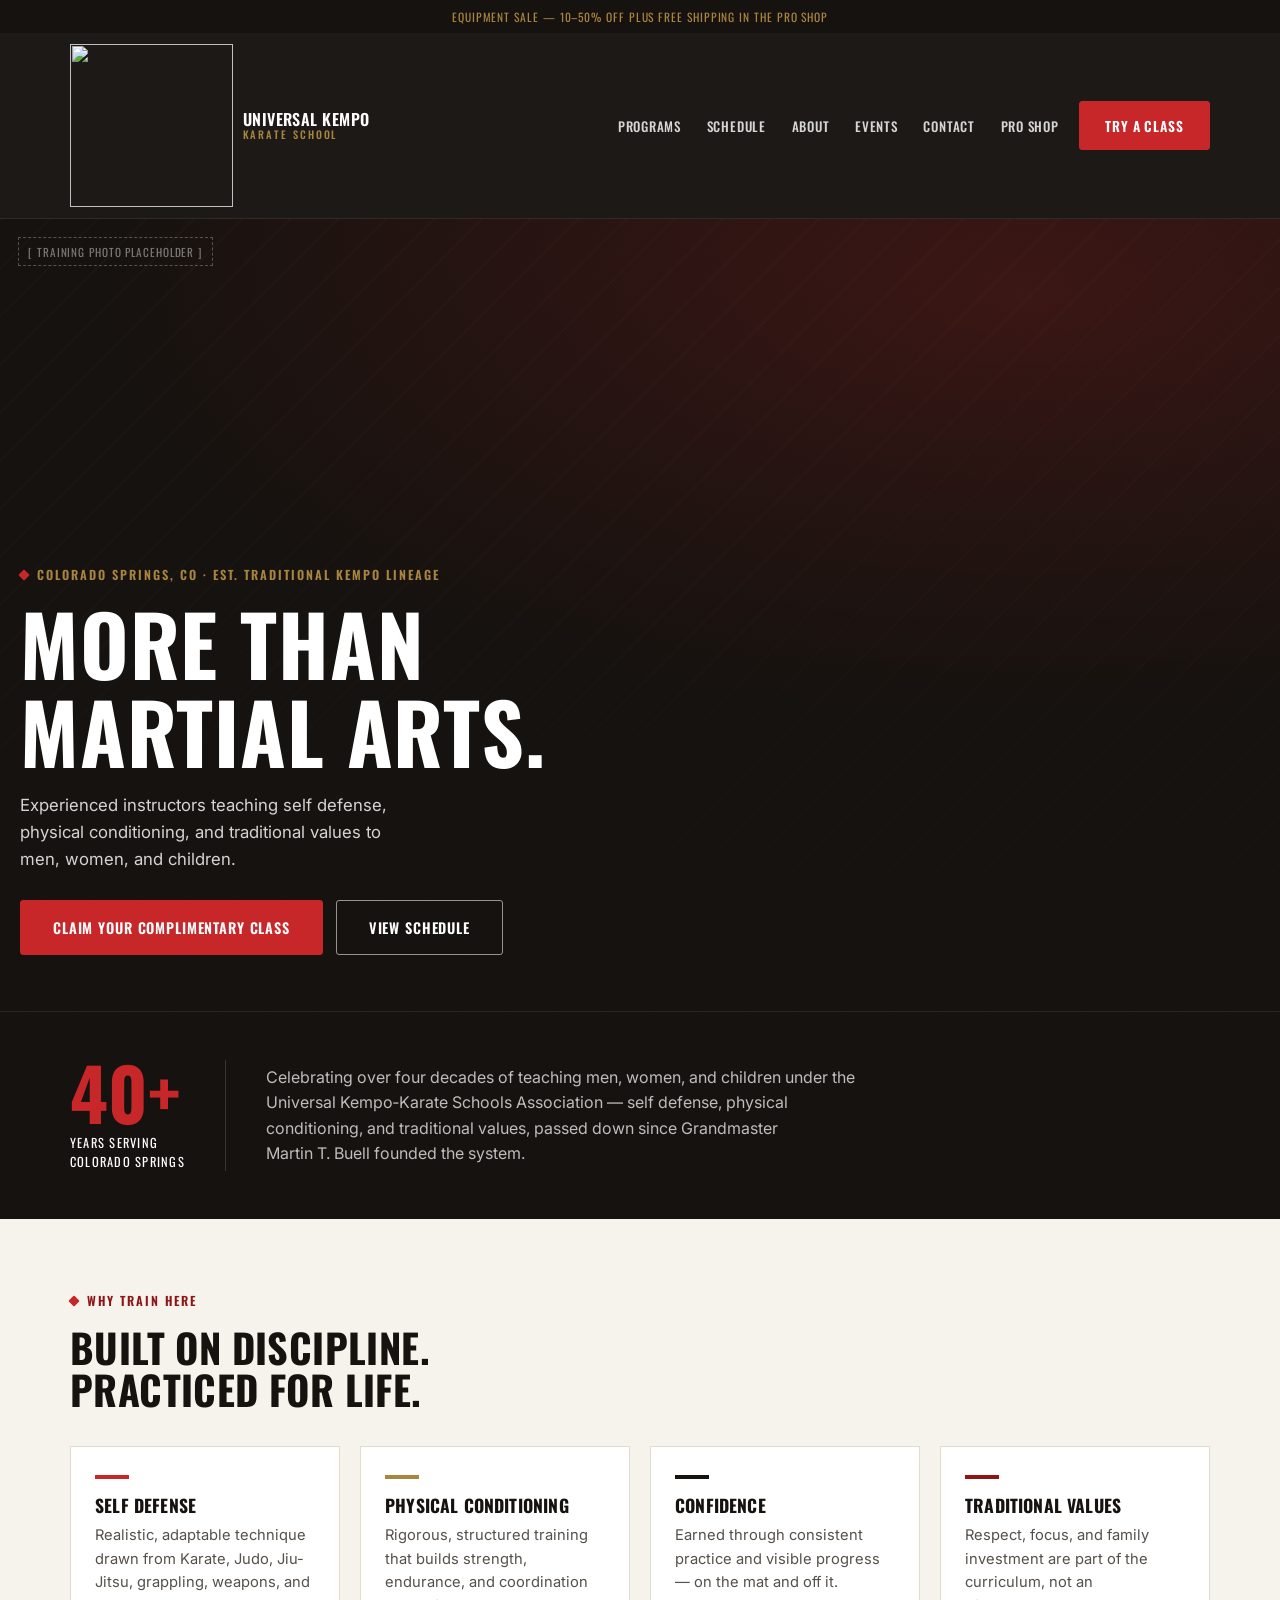
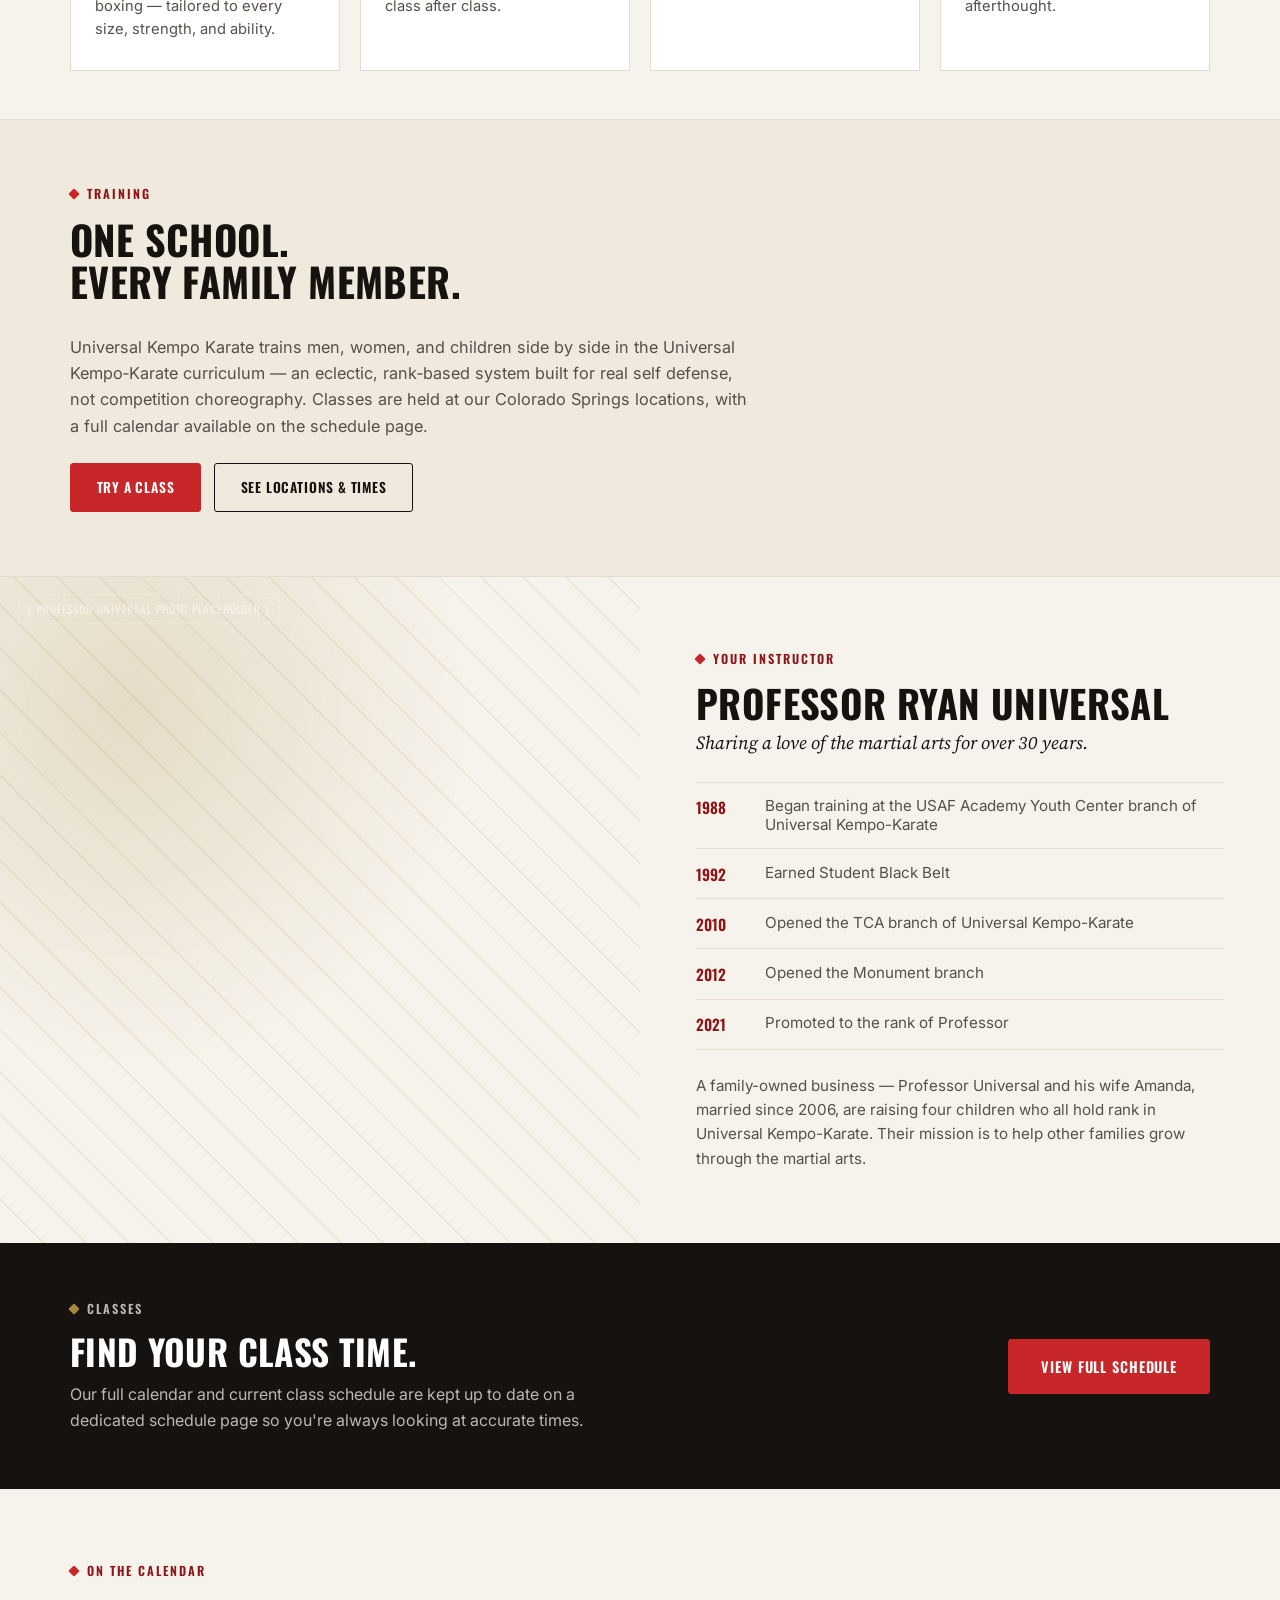
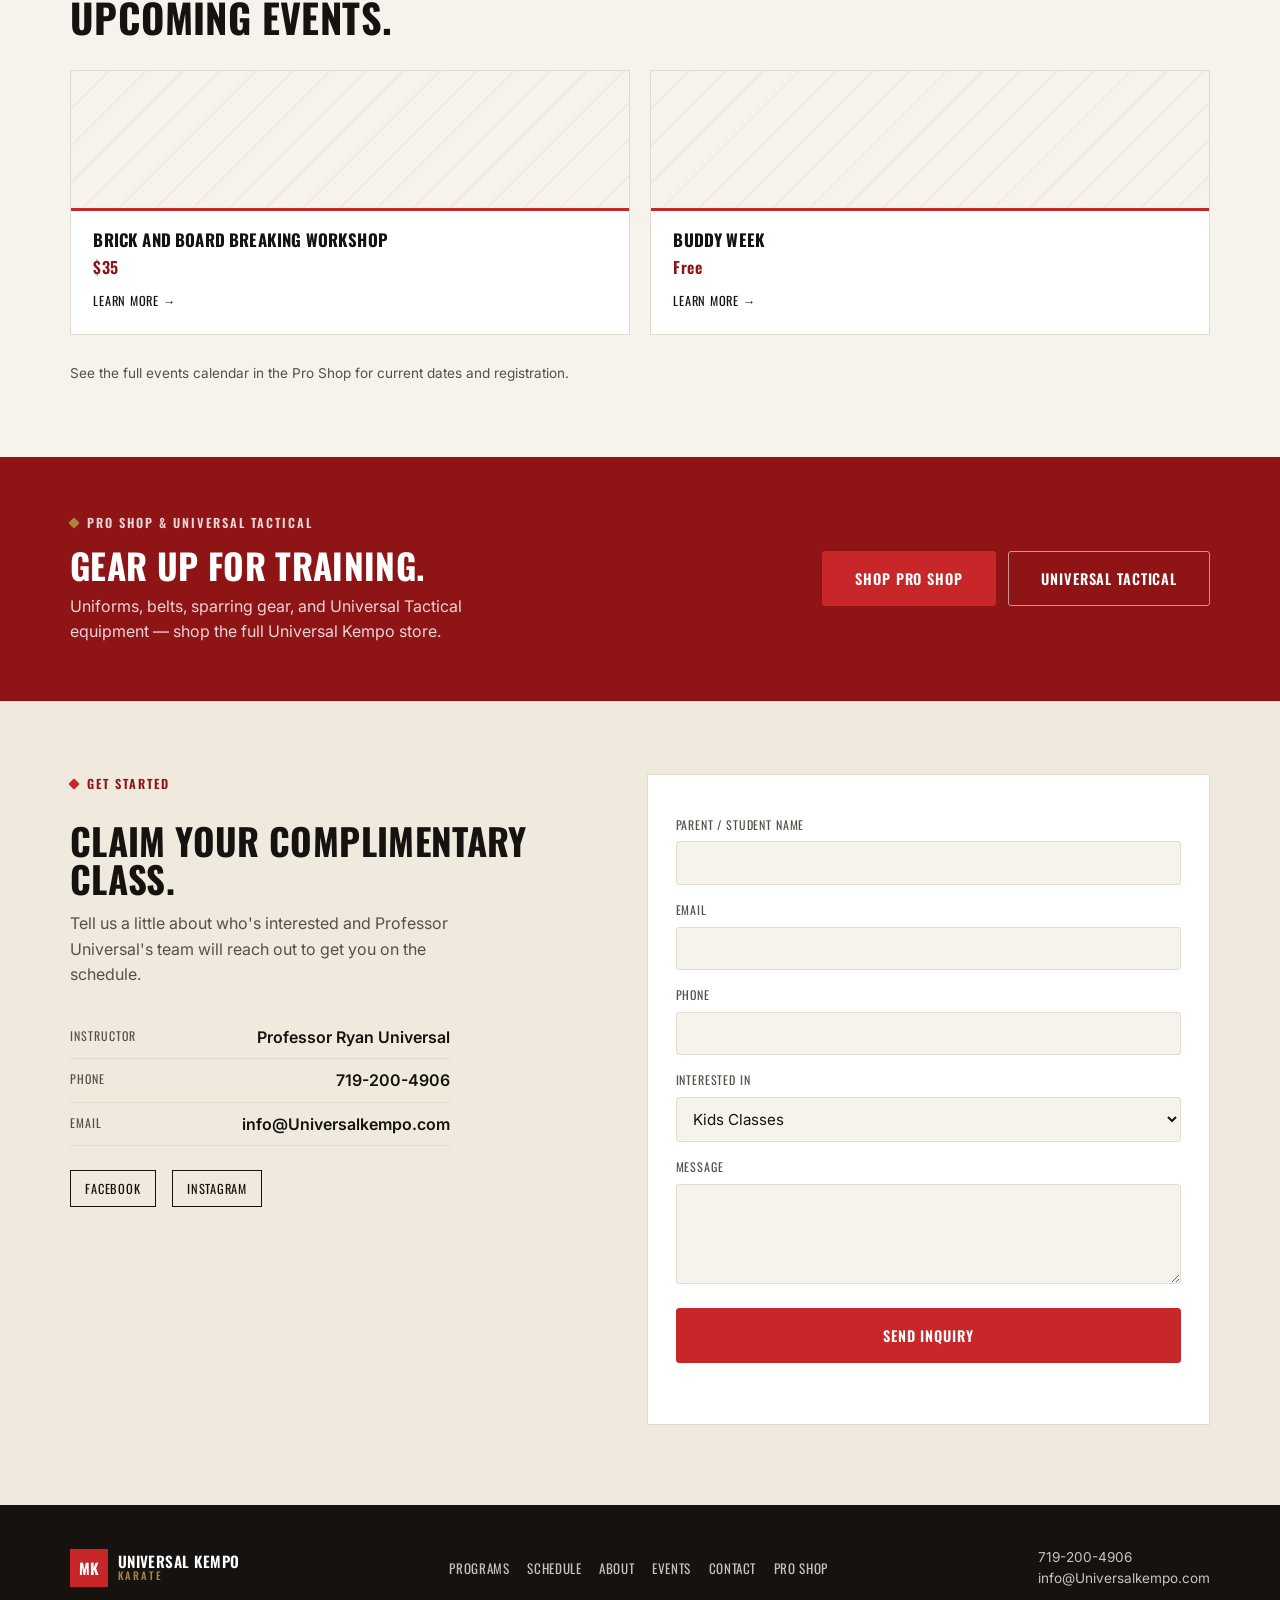
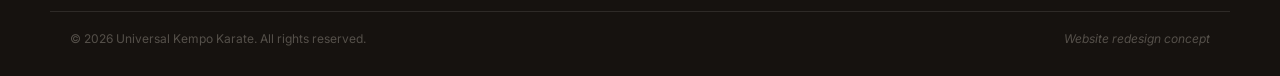
==== index.html @ bc9f6a03 "Set up Universal Kempo site and Netlify deployment" ====
<!doctype html>
<html lang="en">
  <head>
    <meta charset="UTF-8" />
    <meta
      name="viewport"
      content="width=device-width, initial-scale=1.0, shrink-to-fit=no"
    />
    <meta name="robots" content="noindex,nofollow" />

    <title>
      Universal Kempo Karate | Self Defense &amp; Martial Arts in Colorado
      Springs
    </title>
    <meta
      name="description"
      content="Celebrating 40+ years teaching men, women, and children in Colorado Springs. Self defense, physical conditioning, and traditional values with Professor Ryan Universal."
    />

    <meta property="og:title" content="Universal Kempo Karate" />
    <meta
      property="og:description"
      content="More Than Martial Arts. Celebrating 40+ years teaching men, women, and children in Colorado Springs."
    />
    <meta property="og:type" content="website" />
    <meta property="og:url" content="https://Universalkempo.com/" />

    <link rel="preconnect" href="https://fonts.googleapis.com" />
    <link rel="preconnect" href="https://fonts.gstatic.com" crossorigin />
    <link
      href="https://fonts.googleapis.com/css2?family=Oswald:wght@400;500;600;700&family=Source+Serif+4:opsz,wght@8..60,400;8..60,500;8..60,600&family=Inter:wght@400;500;600;700&display=swap"
      rel="stylesheet"
    />

    <link rel="stylesheet" href="styles.css" />

    <script type="application/ld+json">
      {
        "@context": "https://schema.org",
        "@type": "SportsActivityLocation",
        "name": "Universal Kempo Karate",
        "url": "https://Universalkempo.com/",
        "telephone": "+1-719-200-4906",
        "email": "info@Universalkempo.com",
        "areaServed": "Colorado Springs, CO",
        "sameAs": [
          "https://www.facebook.com/Universalkempo",
          "https://www.instagram.com/Universalkempo"
        ],
        "founder": {
          "@type": "Person",
          "name": "Professor James \"Ryan\" Universal"
        }
      }
    </script>
  </head>
  <body>
    <!-- ANNOUNCEMENT BAR -->
    <div class="announce">
      <a
        href="https://Universalkempo.com/collections"
        target="_blank"
        rel="noopener"
        >Equipment Sale — 10–50% Off Plus Free Shipping in the Pro Shop</a
      >
    </div>

    <!-- NAV -->
    <header class="site-header" id="siteHeader">
      <div class="nav-wrap">
        <a href="#top" class="brand">
          <img
            src="https://static.wixstatic.com/media/20f169_be9ead4ba2f946028db7dba70accdc0b~mv2.gif"
            alt=""
            style="width: 163px; height: 163px; object-fit: cover"
            width="163"
            height="163"
            srcset="
              https://static.wixstatic.com/media/20f169_be9ead4ba2f946028db7dba70accdc0b~mv2.gif 1x,
              https://static.wixstatic.com/media/20f169_be9ead4ba2f946028db7dba70accdc0b~mv2.gif 2x
            "
            fetchpriority="low"
            loading="lazy"
            decoding="async"
          />
          <span class="brand-name"
            >Universal&nbsp;Kempo<span class="brand-sub"
              >Karate School</span
            ></span
          >
        </a>

        <nav class="nav-desktop" aria-label="Primary">
          <a href="#programs">Programs</a>
          <a href="#schedule">Schedule</a>
          <a href="#about">About</a>
          <a href="#events">Events</a>
          <a href="#contact">Contact</a>
          <a
            href="https://Universalkempo.com/collections"
            target="_blank"
            rel="noopener"
            >Pro Shop</a
          >
        </nav>

        <a href="#contact" class="btn btn-primary nav-cta">Try a Class</a>

        <button
          class="hamburger"
          id="hamburgerBtn"
          aria-label="Open menu"
          aria-expanded="false"
          aria-controls="mobileMenu"
        >
          <span></span><span></span><span></span>
        </button>
      </div>

      <div class="mobile-menu" id="mobileMenu">
        <nav aria-label="Mobile">
          <a href="#programs">Programs</a>
          <a href="#schedule">Schedule</a>
          <a href="#about">About</a>
          <a href="#events">Events</a>
          <a href="#contact">Contact</a>
          <a
            href="https://Universalkempo.com/collections"
            target="_blank"
            rel="noopener"
            >Pro Shop</a
          >
        </nav>
        <a href="#contact" class="btn btn-primary mobile-cta">Try a Class</a>
      </div>
    </header>

    <main id="top">
      <!-- HERO -->
      <section class="hero">
        <div
          class="hero-media"
          role="img"
          aria-label="Placeholder — replace with photo of students training at Universal Kempo Karate"
        >
          <div class="hero-media-label">[ Training photo placeholder ]</div>
        </div>
        <div class="hero-scrim"></div>
        <div class="hero-content">
          <p class="eyebrow">
            <span class="rank-dot"></span>Colorado Springs, CO · Est.
            traditional Kempo lineage
          </p>
          <h1>More Than<br />Martial&nbsp;Arts.</h1>
          <p class="hero-copy">
            Experienced instructors teaching self defense, physical
            conditioning, and traditional values to men, women, and children.
          </p>
          <div class="hero-actions">
            <a href="#contact" class="btn btn-primary btn-lg"
              >Claim Your Complimentary Class</a
            >
            <a href="#schedule" class="btn btn-ghost btn-lg">View Schedule</a>
          </div>
        </div>
        <div class="rank-bar" aria-hidden="true">
          <span></span><span></span><span></span><span></span><span></span>
        </div>
      </section>

      <!-- TRUST / HISTORY -->
      <section class="trust">
        <div class="trust-inner">
          <div class="trust-figure">
            <span class="trust-number">40+</span>
            <span class="trust-label">Years Serving<br />Colorado Springs</span>
          </div>
          <div class="trust-divider" aria-hidden="true"></div>
          <p class="trust-text">
            Celebrating over four decades of teaching men, women, and children
            under the Universal Kempo&#8209;Karate Schools Association — self
            defense, physical conditioning, and traditional values, passed down
            since Grandmaster Martin&nbsp;T.&nbsp;Buell founded the system.
          </p>
        </div>
      </section>

      <!-- WHY Universal KEMPO -->
      <section class="why" id="why">
        <div class="section-head">
          <p class="eyebrow"><span class="rank-dot"></span>Why Train Here</p>
          <h2>Built on discipline.<br />Practiced for life.</h2>
        </div>
        <div class="why-grid">
          <article class="why-card">
            <div class="rank-tick tick-1"></div>
            <h3>Self Defense</h3>
            <p>
              Realistic, adaptable technique drawn from Karate, Judo, Jiu-Jitsu,
              grappling, weapons, and boxing — tailored to every size, strength,
              and ability.
            </p>
          </article>
          <article class="why-card">
            <div class="rank-tick tick-2"></div>
            <h3>Physical Conditioning</h3>
            <p>
              Rigorous, structured training that builds strength, endurance, and
              coordination class after class.
            </p>
          </article>
          <article class="why-card">
            <div class="rank-tick tick-3"></div>
            <h3>Confidence</h3>
            <p>
              Earned through consistent practice and visible progress — on the
              mat and off it.
            </p>
          </article>
          <article class="why-card">
            <div class="rank-tick tick-4"></div>
            <h3>Traditional Values</h3>
            <p>
              Respect, focus, and family investment are part of the curriculum,
              not an afterthought.
            </p>
          </article>
        </div>
      </section>

      <!-- PROGRAMS -->
      <section class="programs" id="programs">
        <div class="section-head">
          <p class="eyebrow"><span class="rank-dot"></span>Training</p>
          <h2>One school.<br />Every family member.</h2>
        </div>
        <div class="programs-body">
          <p>
            Universal Kempo Karate trains men, women, and children side by side
            in the Universal Kempo&#8209;Karate curriculum — an eclectic,
            rank&#8209;based system built for real self defense, not competition
            choreography. Classes are held at our Colorado Springs locations,
            with a full calendar available on the schedule page.
          </p>
          <div class="programs-actions">
            <a href="#contact" class="btn btn-primary">Try a Class</a>
            <a
              href="https://Universalkempo.com/pages/schedule"
              target="_blank"
              rel="noopener"
              class="btn btn-outline"
              >See Locations &amp; Times</a
            >
          </div>
        </div>
      </section>

      <!-- ABOUT / INSTRUCTOR -->
      <section class="about" id="about">
        <div
          class="about-media"
          role="img"
          aria-label="Placeholder — replace with photo of Professor Ryan Universal"
        >
          <div class="hero-media-label">
            [ Professor Universal photo placeholder ]
          </div>
        </div>
        <div class="about-content">
          <p class="eyebrow"><span class="rank-dot"></span>Your Instructor</p>
          <h2>Professor Ryan Universal</h2>
          <p class="about-lede">
            Sharing a love of the martial arts for over 30 years.
          </p>
          <ul class="credentials">
            <li>
              <span>1988</span>Began training at the USAF Academy Youth Center
              branch of Universal Kempo-Karate
            </li>
            <li><span>1992</span>Earned Student Black Belt</li>
            <li>
              <span>2010</span>Opened the TCA branch of Universal Kempo-Karate
            </li>
            <li><span>2012</span>Opened the Monument branch</li>
            <li><span>2021</span>Promoted to the rank of Professor</li>
          </ul>
          <p class="about-family">
            A family-owned business — Professor Universal and his wife Amanda,
            married since 2006, are raising four children who all hold rank in
            Universal Kempo-Karate. Their mission is to help other families grow
            through the martial arts.
          </p>
        </div>
      </section>

      <!-- SCHEDULE -->
      <section class="schedule" id="schedule">
        <div class="schedule-inner">
          <div>
            <p class="eyebrow eyebrow-light">
              <span class="rank-dot rank-dot-light"></span>Classes
            </p>
            <h2>Find your class time.</h2>
            <p>
              Our full calendar and current class schedule are kept up to date
              on a dedicated schedule page so you're always looking at accurate
              times.
            </p>
          </div>
          <a
            href="https://Universalkempo.com/pages/schedule"
            target="_blank"
            rel="noopener"
            class="btn btn-primary btn-lg"
            >View Full Schedule</a
          >
        </div>
      </section>

      <!-- EVENTS -->
      <section class="events" id="events">
        <div class="section-head">
          <p class="eyebrow"><span class="rank-dot"></span>On the Calendar</p>
          <h2>Upcoming events.</h2>
        </div>
        <div class="events-grid">
          <a
            class="event-card"
            href="https://Universalkempo.com/collections/events/products/brick-and-board-breaking-workshop"
            target="_blank"
            rel="noopener"
          >
            <div class="event-media"></div>
            <div class="event-body">
              <h3>Brick and Board Breaking Workshop</h3>
              <p class="event-price">$35</p>
              <span class="event-link">Learn more →</span>
            </div>
          </a>
          <a
            class="event-card"
            href="https://Universalkempo.com/collections/events/products/buddy-week"
            target="_blank"
            rel="noopener"
          >
            <div class="event-media"></div>
            <div class="event-body">
              <h3>Buddy Week</h3>
              <p class="event-price">Free</p>
              <span class="event-link">Learn more →</span>
            </div>
          </a>
        </div>
        <p class="events-note">
          See the full events calendar in the Pro Shop for current dates and
          registration.
        </p>
      </section>

      <!-- PRO SHOP CTA -->
      <section class="shop-cta">
        <div class="shop-cta-inner">
          <div>
            <p class="eyebrow eyebrow-light">
              <span class="rank-dot rank-dot-light"></span>Pro Shop &amp;
              Universal Tactical
            </p>
            <h2>Gear up for training.</h2>
            <p>
              Uniforms, belts, sparring gear, and Universal Tactical equipment —
              shop the full Universal Kempo store.
            </p>
          </div>
          <div class="shop-cta-actions">
            <a
              href="https://Universalkempo.com/collections"
              target="_blank"
              rel="noopener"
              class="btn btn-primary btn-lg"
              >Shop Pro Shop</a
            >
            <a
              href="https://Universalkempo.com/collections/weapons-and-tactical-gear"
              target="_blank"
              rel="noopener"
              class="btn btn-ghost btn-lg"
              >Universal Tactical</a
            >
          </div>
        </div>
      </section>

      <!-- CONTACT -->
      <section class="contact" id="contact">
        <div class="contact-inner">
          <div class="contact-info">
            <p class="eyebrow"><span class="rank-dot"></span>Get Started</p>
            <h2>Claim your complimentary class.</h2>
            <p>
              Tell us a little about who's interested and Professor Universal's
              team will reach out to get you on the schedule.
            </p>
            <dl class="contact-details">
              <div>
                <dt>Instructor</dt>
                <dd>Professor Ryan Universal</dd>
              </div>
              <div>
                <dt>Phone</dt>
                <dd><a href="tel:+17192004906">719-200-4906</a></dd>
              </div>
              <div>
                <dt>Email</dt>
                <dd>
                  <a href="mailto:info@Universalkempo.com"
                    >info@Universalkempo.com</a
                  >
                </dd>
              </div>
            </dl>
            <div class="social-links">
              <a
                href="https://www.facebook.com/Universalkempo"
                target="_blank"
                rel="noopener"
                aria-label="Facebook"
                >Facebook</a
              >
              <a
                href="https://www.instagram.com/Universalkempo"
                target="_blank"
                rel="noopener"
                aria-label="Instagram"
                >Instagram</a
              >
            </div>
          </div>

          <form
            name="class-inquiry"
            method="POST"
            data-netlify="true"
            netlify-honeypot="company"
            class="contact-form"
            id="inquiryForm"
          >
            <input type="hidden" name="form-name" value="class-inquiry" />
            <p class="hidden-field">
              <label
                >Don't fill this out if you're human: <input name="company"
              /></label>
            </p>

            <label for="name">Parent / Student Name</label>
            <input type="text" id="name" name="name" required />

            <label for="email">Email</label>
            <input type="email" id="email" name="email" required />

            <label for="phone">Phone</label>
            <input type="tel" id="phone" name="phone" required />

            <label for="interest">Interested In</label>
            <select id="interest" name="interest">
              <option value="Kids Classes">Kids Classes</option>
              <option value="Adult Classes">Adult Classes</option>
              <option value="Family Training">Family Training</option>
              <option value="Self Defense">Self Defense</option>
              <option value="Not Sure Yet">Not Sure Yet</option>
            </select>

            <label for="message">Message</label>
            <textarea id="message" name="message" rows="4"></textarea>

            <button type="submit" class="btn btn-primary btn-lg btn-block">
              Send Inquiry
            </button>
            <p class="form-note" id="formNote" role="status"></p>
          </form>
        </div>
      </section>
    </main>

    <!-- FOOTER -->
    <footer class="site-footer">
      <div class="footer-inner">
        <div class="footer-brand">
          <span class="brand-mark">MK</span>
          <span class="brand-name"
            >Universal&nbsp;Kempo<span class="brand-sub">Karate</span></span
          >
        </div>
        <nav class="footer-nav" aria-label="Footer">
          <a href="#programs">Programs</a>
          <a href="#schedule">Schedule</a>
          <a href="#about">About</a>
          <a href="#events">Events</a>
          <a href="#contact">Contact</a>
          <a
            href="https://Universalkempo.com/collections"
            target="_blank"
            rel="noopener"
            >Pro Shop</a
          >
        </nav>
        <div class="footer-contact">
          <a href="tel:+17192004906">719-200-4906</a>
          <a href="mailto:info@Universalkempo.com">info@Universalkempo.com</a>
        </div>
      </div>
      <div class="footer-bottom">
        <p>&copy; 2026 Universal Kempo Karate. All rights reserved.</p>
        <p class="footer-disclaimer">Website redesign concept</p>
      </div>
    </footer>

    <!-- Mobile sticky CTA -->
    <div class="sticky-cta" id="stickyCta">
      <a href="tel:+17192004906" class="sticky-btn sticky-call">Call</a>
      <a href="#contact" class="sticky-btn sticky-try">Try a Class</a>
    </div>

    <script src="script.js"></script>
  </body>
</html>
---- styles.css ----
/* =========================================================
   Universal KEMPO KARATE — REDESIGN CONCEPT
   Tokens
   Ink        #16120F   near-black, warm
   Paper      #F6F3EC   warm off-white
   Crimson    #C8272A   primary accent (from live theme color e32c2b)
   Crimson-D  #8E1416   pressed / shadow red
   Brass      #A9863F   rank accent, used sparingly
   Slate      #55504A   secondary text
   Line       #E3DCCC   hairline on paper
   ========================================================= */

:root {
  --ink: #16120f;
  --ink-soft: #241e19;
  --paper: #f6f3ec;
  --paper-alt: #efeadd;
  --crimson: #c8272a;
  --crimson-dark: #8e1416;
  --brass: #a9863f;
  --slate: #55504a;
  --line: #e3dccc;
  --line-dark: #3a3129;

  --display: "Oswald", "Arial Narrow", sans-serif;
  --serif: "Source Serif 4", Georgia, serif;
  --body: "Inter", -apple-system, BlinkMacSystemFont, sans-serif;

  --container: 1180px;
  --radius: 3px;
}

* {
  box-sizing: border-box;
}
html {
  scroll-behavior: smooth;
}

body {
  margin: 0;
  font-family: var(--body);
  color: var(--ink);
  background: var(--paper);
  -webkit-font-smoothing: antialiased;
  overflow-x: hidden;
}

img {
  max-width: 100%;
  display: block;
}
a {
  color: inherit;
  text-decoration: none;
}

h1,
h2,
h3 {
  font-family: var(--display);
  text-transform: uppercase;
  letter-spacing: 0.01em;
  margin: 0;
  line-height: 1.05;
}

p {
  margin: 0;
  line-height: 1.6;
  color: var(--slate);
}

:focus-visible {
  outline: 2px solid var(--crimson);
  outline-offset: 2px;
}

@media (prefers-reduced-motion: reduce) {
  * {
    animation-duration: 0.001ms !important;
    transition-duration: 0.001ms !important;
    scroll-behavior: auto !important;
  }
}

/* ---------- shared utility ---------- */

.eyebrow {
  display: flex;
  align-items: center;
  gap: 0.55rem;
  font-family: var(--display);
  font-size: 0.78rem;
  font-weight: 600;
  text-transform: uppercase;
  letter-spacing: 0.16em;
  color: var(--crimson-dark);
  margin: 0 0 0.9rem;
}
.eyebrow-light {
  color: var(--brass);
}

.rank-dot {
  width: 8px;
  height: 8px;
  background: var(--crimson);
  border-radius: 1px;
  transform: rotate(45deg);
  flex: none;
}
.rank-dot-light {
  background: var(--brass);
}

/* signature rank-bar: a segmented stripe motif echoing a belt's rank tabs */
.rank-bar {
  display: flex;
  height: 6px;
  width: 100%;
}
.rank-bar span {
  flex: 1;
}
.rank-bar span:nth-child(1) {
  background: var(--crimson);
}
.rank-bar span:nth-child(2) {
  background: var(--ink);
}
.rank-bar span:nth-child(3) {
  background: var(--brass);
}
.rank-bar span:nth-child(4) {
  background: var(--ink);
}
.rank-bar span:nth-child(5) {
  background: var(--crimson);
}

.rank-tick {
  width: 34px;
  height: 4px;
  margin-bottom: 1.1rem;
  background: var(--crimson);
}
.tick-2 {
  background: var(--brass);
}
.tick-3 {
  background: var(--ink);
}
.tick-4 {
  background: var(--crimson-dark);
}

.btn {
  display: inline-flex;
  align-items: center;
  justify-content: center;
  font-family: var(--display);
  font-weight: 600;
  text-transform: uppercase;
  letter-spacing: 0.06em;
  font-size: 0.85rem;
  padding: 0.85rem 1.6rem;
  border-radius: var(--radius);
  border: 1px solid transparent;
  cursor: pointer;
  transition:
    transform 0.15s ease,
    background 0.15s ease,
    border-color 0.15s ease,
    color 0.15s ease;
  white-space: nowrap;
}
.btn:active {
  transform: translateY(1px);
}

.btn-primary {
  background: var(--crimson);
  color: #fff;
  border-color: var(--crimson);
}
.btn-primary:hover {
  background: var(--crimson-dark);
  border-color: var(--crimson-dark);
}

.btn-ghost {
  background: transparent;
  color: #fff;
  border-color: rgba(255, 255, 255, 0.55);
}
.btn-ghost:hover {
  border-color: #fff;
  background: rgba(255, 255, 255, 0.08);
}

.btn-outline {
  background: transparent;
  color: var(--ink);
  border-color: var(--ink);
}
.btn-outline:hover {
  background: var(--ink);
  color: #fff;
}

.btn-lg {
  padding: 1rem 2rem;
  font-size: 0.9rem;
}
.btn-block {
  width: 100%;
}

.section-head {
  max-width: var(--container);
  margin: 0 auto;
  padding: 0 1.25rem;
}
.section-head h2 {
  font-size: clamp(1.7rem, 4vw, 2.5rem);
}

/* ---------- announcement bar ---------- */
.announce {
  background: var(--ink);
  color: var(--paper);
  text-align: center;
  font-family: var(--display);
  font-size: 0.72rem;
  letter-spacing: 0.08em;
  text-transform: uppercase;
  padding: 0.5rem 1rem;
}
.announce a {
  color: var(--brass);
}
.announce a:hover {
  color: #fff;
}

/* ---------- header ---------- */
.site-header {
  position: sticky;
  top: 0;
  z-index: 100;
  background: rgba(22, 18, 15, 0.97);
  backdrop-filter: blur(6px);
  border-bottom: 1px solid rgba(255, 255, 255, 0.08);
}
.nav-wrap {
  max-width: var(--container);
  margin: 0 auto;
  display: flex;
  align-items: center;
  gap: 1.25rem;
  padding: 0.7rem 1.25rem;
}
.brand {
  display: flex;
  align-items: center;
  gap: 0.6rem;
  margin-right: auto;
}
.brand-mark {
  width: 38px;
  height: 38px;
  display: flex;
  align-items: center;
  justify-content: center;
  background: var(--crimson);
  color: #fff;
  font-family: var(--display);
  font-weight: 700;
  font-size: 0.95rem;
  letter-spacing: 0.02em;
  flex: none;
}
.brand-name {
  font-family: var(--display);
  color: #fff;
  font-size: 1rem;
  font-weight: 600;
  text-transform: uppercase;
  letter-spacing: 0.03em;
  line-height: 1.1;
}
.brand-sub {
  display: block;
  font-size: 0.66rem;
  color: var(--brass);
  letter-spacing: 0.18em;
  font-weight: 500;
}

.nav-desktop {
  display: flex;
  gap: 1.6rem;
}
.nav-desktop a {
  color: rgba(255, 255, 255, 0.82);
  font-size: 0.82rem;
  font-family: var(--display);
  text-transform: uppercase;
  letter-spacing: 0.06em;
  font-weight: 500;
}
.nav-desktop a:hover {
  color: var(--crimson);
}

.nav-cta {
  display: inline-flex;
}

.hamburger {
  display: none;
  flex-direction: column;
  justify-content: center;
  gap: 5px;
  width: 40px;
  height: 40px;
  background: transparent;
  border: 1px solid rgba(255, 255, 255, 0.25);
  border-radius: var(--radius);
  cursor: pointer;
}
.hamburger span {
  width: 18px;
  height: 2px;
  background: #fff;
  margin: 0 auto;
  transition:
    transform 0.2s ease,
    opacity 0.2s ease;
}
.hamburger[aria-expanded="true"] span:nth-child(1) {
  transform: translateY(7px) rotate(45deg);
}
.hamburger[aria-expanded="true"] span:nth-child(2) {
  opacity: 0;
}
.hamburger[aria-expanded="true"] span:nth-child(3) {
  transform: translateY(-7px) rotate(-45deg);
}

.mobile-menu {
  max-height: 0;
  overflow: hidden;
  background: var(--ink-soft);
  transition: max-height 0.28s ease;
}
.mobile-menu.open {
  max-height: 420px;
}
.mobile-menu nav {
  display: flex;
  flex-direction: column;
  padding: 0.5rem 1.25rem;
}
.mobile-menu nav a {
  color: rgba(255, 255, 255, 0.88);
  padding: 0.85rem 0;
  border-bottom: 1px solid rgba(255, 255, 255, 0.08);
  font-family: var(--display);
  text-transform: uppercase;
  letter-spacing: 0.05em;
  font-size: 0.9rem;
}
.mobile-cta {
  margin: 0.9rem 1.25rem 1.25rem;
}

/* ---------- hero ---------- */
.hero {
  position: relative;
  min-height: 88svh;
  display: flex;
  align-items: flex-end;
  overflow: hidden;
  background: var(--ink);
}
.hero-media {
  position: absolute;
  inset: 0;
  background:
    radial-gradient(
      120% 90% at 80% 10%,
      rgba(200, 39, 42, 0.28),
      transparent 60%
    ),
    repeating-linear-gradient(135deg, #1c1713 0 2px, #16120f 2px 34px);
}
.hero-media-label {
  position: absolute;
  top: 1.1rem;
  left: 1.1rem;
  font-family: var(--display);
  font-size: 0.7rem;
  letter-spacing: 0.08em;
  text-transform: uppercase;
  color: rgba(255, 255, 255, 0.55);
  border: 1px dashed rgba(255, 255, 255, 0.35);
  padding: 0.35rem 0.6rem;
}
.hero-scrim {
  position: absolute;
  inset: 0;
  background: linear-gradient(
    0deg,
    rgba(22, 18, 15, 0.96) 5%,
    rgba(22, 18, 15, 0.45) 55%,
    rgba(22, 18, 15, 0.2) 100%
  );
}
.hero-content {
  position: relative;
  z-index: 2;
  max-width: var(--container);
  margin: 0 auto;
  padding: 6rem 1.25rem 3.5rem;
  width: 100%;
}
.hero .eyebrow {
  color: var(--brass);
}
.hero h1 {
  color: #fff;
  font-size: clamp(2.6rem, 9vw, 5.2rem);
  font-weight: 700;
}
.hero-copy {
  color: rgba(255, 255, 255, 0.82);
  font-size: 1.05rem;
  max-width: 34ch;
  margin: 1.1rem 0 1.75rem;
}
.hero-actions {
  display: flex;
  flex-wrap: wrap;
  gap: 0.8rem;
}

/* ---------- trust ---------- */
.trust {
  background: var(--ink);
  border-top: 1px solid rgba(255, 255, 255, 0.08);
}
.trust-inner {
  max-width: var(--container);
  margin: 0 auto;
  padding: 3rem 1.25rem;
  display: flex;
  align-items: center;
  gap: 2.5rem;
  flex-wrap: wrap;
}
.trust-figure {
  display: flex;
  flex-direction: column;
  flex: none;
}
.trust-number {
  font-family: var(--display);
  color: var(--crimson);
  font-size: clamp(3rem, 8vw, 4.5rem);
  font-weight: 700;
  line-height: 0.9;
}
.trust-label {
  font-family: var(--display);
  color: #fff;
  font-size: 0.78rem;
  text-transform: uppercase;
  letter-spacing: 0.1em;
  margin-top: 0.5rem;
}
.trust-divider {
  width: 1px;
  align-self: stretch;
  background: rgba(255, 255, 255, 0.15);
  display: none;
}
.trust-text {
  color: rgba(255, 255, 255, 0.72);
  max-width: 60ch;
  font-size: 1rem;
}

@media (min-width: 640px) {
  .trust-divider {
    display: block;
  }
}

/* ---------- why ---------- */
.why {
  padding: 4.5rem 0 3rem;
}
.why h2 {
  color: var(--ink);
}
.why-grid {
  max-width: var(--container);
  margin: 2.25rem auto 0;
  padding: 0 1.25rem;
  display: grid;
  grid-template-columns: repeat(2, 1fr);
  gap: 1.25rem;
}
.why-card {
  background: #fff;
  border: 1px solid var(--line);
  padding: 1.75rem 1.5rem;
}
.why-card h3 {
  font-size: 1.1rem;
  color: var(--ink);
  margin-bottom: 0.6rem;
}
.why-card p {
  font-size: 0.92rem;
}

@media (min-width: 860px) {
  .why-grid {
    grid-template-columns: repeat(4, 1fr);
  }
}

/* ---------- programs ---------- */
.programs {
  background: var(--paper-alt);
  padding: 4rem 0;
  border-top: 1px solid var(--line);
  border-bottom: 1px solid var(--line);
}
.programs h2 {
  color: var(--ink);
}
.programs-body {
  max-width: var(--container);
  margin: 2rem auto 0;
  padding: 0 1.25rem;
  display: flex;
  flex-direction: column;
  gap: 1.5rem;
  align-items: flex-start;
}
.programs-body p {
  max-width: 68ch;
  font-size: 1.02rem;
}
.programs-actions {
  display: flex;
  gap: 0.8rem;
  flex-wrap: wrap;
}

/* ---------- about ---------- */
.about {
  display: grid;
  grid-template-columns: 1fr;
}
.about-media {
  position: relative;
  min-height: 320px;
  background:
    radial-gradient(
      90% 90% at 20% 20%,
      rgba(169, 134, 63, 0.22),
      transparent 60%
    ),
    repeating-linear-gradient(45deg, #eee7d6 0 2px, #f6f3ec 2px 30px);
}
.about-content {
  padding: 3rem 1.25rem;
  max-width: 640px;
  margin: 0 auto;
  width: 100%;
}
.about h2 {
  color: var(--ink);
  font-size: clamp(1.8rem, 5vw, 2.4rem);
  margin: 0.4rem 0 0.3rem;
}
.about-lede {
  font-family: var(--serif);
  font-style: italic;
  font-size: 1.15rem;
  color: var(--ink);
  margin-bottom: 1.5rem;
}

.credentials {
  list-style: none;
  margin: 0 0 1.5rem;
  padding: 0;
  border-top: 1px solid var(--line);
}
.credentials li {
  display: flex;
  gap: 1.1rem;
  padding: 0.85rem 0;
  border-bottom: 1px solid var(--line);
  font-size: 0.95rem;
  color: var(--slate);
}
.credentials li span {
  font-family: var(--display);
  color: var(--crimson-dark);
  font-weight: 600;
  flex: none;
  width: 3.2rem;
}
.about-family {
  font-size: 0.95rem;
}

@media (min-width: 880px) {
  .about {
    grid-template-columns: 1fr 1fr;
    align-items: stretch;
  }
  .about-media {
    min-height: 100%;
  }
  .about-content {
    padding: 4.5rem 3.5rem;
    margin: 0;
    max-width: none;
  }
}

/* ---------- schedule ---------- */
.schedule {
  background: var(--ink);
}
.schedule-inner {
  max-width: var(--container);
  margin: 0 auto;
  padding: 3.5rem 1.25rem;
  display: flex;
  flex-direction: column;
  gap: 1.75rem;
  align-items: flex-start;
}
.schedule h2 {
  color: #fff;
  margin: 0.5rem 0 0.75rem;
  font-size: clamp(1.6rem, 4vw, 2.2rem);
}
.schedule p {
  color: rgba(255, 255, 255, 0.7);
  max-width: 56ch;
}

@media (min-width: 720px) {
  .schedule-inner {
    flex-direction: row;
    align-items: center;
    justify-content: space-between;
  }
}

/* ---------- events ---------- */
.events {
  padding: 4.5rem 0;
}
.events h2 {
  color: var(--ink);
}
.events-grid {
  max-width: var(--container);
  margin: 2rem auto 0;
  padding: 0 1.25rem;
  display: grid;
  grid-template-columns: 1fr;
  gap: 1.25rem;
}
.event-card {
  display: block;
  background: #fff;
  border: 1px solid var(--line);
  overflow: hidden;
  transition:
    border-color 0.15s ease,
    transform 0.15s ease;
}
.event-card:hover {
  border-color: var(--crimson);
  transform: translateY(-2px);
}
.event-media {
  height: 140px;
  background: repeating-linear-gradient(
    135deg,
    #efeadd 0 2px,
    #f6f3ec 2px 26px
  );
  border-bottom: 3px solid var(--crimson);
}
.event-body {
  padding: 1.25rem 1.4rem 1.5rem;
}
.event-body h3 {
  font-size: 1.05rem;
  color: var(--ink);
  margin-bottom: 0.4rem;
}
.event-price {
  font-family: var(--display);
  color: var(--crimson-dark);
  font-weight: 600;
  letter-spacing: 0.03em;
  margin-bottom: 0.6rem;
}
.event-link {
  font-family: var(--display);
  font-size: 0.78rem;
  text-transform: uppercase;
  letter-spacing: 0.06em;
  color: var(--ink);
}
.events-note {
  max-width: var(--container);
  margin: 1.75rem auto 0;
  padding: 0 1.25rem;
  font-size: 0.85rem;
}

@media (min-width: 640px) {
  .events-grid {
    grid-template-columns: repeat(2, 1fr);
  }
}

/* ---------- shop cta ---------- */
.shop-cta {
  background: var(--crimson-dark);
}
.shop-cta-inner {
  max-width: var(--container);
  margin: 0 auto;
  padding: 3.5rem 1.25rem;
  display: flex;
  flex-direction: column;
  gap: 1.75rem;
  align-items: flex-start;
}
.shop-cta h2 {
  color: #fff;
  margin: 0.5rem 0 0.6rem;
  font-size: clamp(1.6rem, 4vw, 2.2rem);
}
.shop-cta p {
  color: rgba(255, 255, 255, 0.82);
  max-width: 46ch;
}
.shop-cta-actions {
  display: flex;
  gap: 0.8rem;
  flex-wrap: wrap;
}

@media (min-width: 780px) {
  .shop-cta-inner {
    flex-direction: row;
    align-items: center;
    justify-content: space-between;
  }
}

/* ---------- contact ---------- */
.contact {
  padding: 4.5rem 0 5rem;
  background: var(--paper-alt);
  border-top: 1px solid var(--line);
}
.contact-inner {
  max-width: var(--container);
  margin: 0 auto;
  padding: 0 1.25rem;
  display: grid;
  grid-template-columns: 1fr;
  gap: 2.5rem;
}
.contact h2 {
  color: var(--ink);
  font-size: clamp(1.7rem, 4.5vw, 2.3rem);
  margin: 0.5rem 0 0.75rem;
}
.contact-info > p {
  max-width: 42ch;
  margin-bottom: 1.75rem;
}

.contact-details {
  margin: 0 0 1.5rem;
}
.contact-details div {
  display: flex;
  justify-content: space-between;
  padding: 0.7rem 0;
  border-bottom: 1px solid var(--line);
  max-width: 380px;
}
.contact-details dt {
  font-family: var(--display);
  font-size: 0.75rem;
  text-transform: uppercase;
  letter-spacing: 0.08em;
  color: var(--slate);
}
.contact-details dd {
  margin: 0;
  font-weight: 600;
}
.contact-details a:hover {
  color: var(--crimson);
}

.social-links {
  display: flex;
  gap: 1rem;
}
.social-links a {
  font-family: var(--display);
  font-size: 0.78rem;
  text-transform: uppercase;
  letter-spacing: 0.06em;
  border: 1px solid var(--ink);
  padding: 0.5rem 0.9rem;
}
.social-links a:hover {
  background: var(--ink);
  color: #fff;
}

.contact-form {
  background: #fff;
  border: 1px solid var(--line);
  padding: 1.75rem;
  display: flex;
  flex-direction: column;
  gap: 0.2rem;
}
.contact-form label {
  font-family: var(--display);
  font-size: 0.75rem;
  text-transform: uppercase;
  letter-spacing: 0.07em;
  color: var(--slate);
  margin: 0.8rem 0 0.35rem;
}
.contact-form input,
.contact-form select,
.contact-form textarea {
  font-family: var(--body);
  font-size: 0.95rem;
  padding: 0.7rem 0.8rem;
  border: 1px solid var(--line);
  border-radius: var(--radius);
  background: var(--paper);
  color: var(--ink);
  width: 100%;
}
.contact-form input:focus,
.contact-form select:focus,
.contact-form textarea:focus {
  border-color: var(--crimson);
  outline: none;
}
.contact-form button {
  margin-top: 1.3rem;
}
.hidden-field {
  position: absolute;
  left: -9999px;
}
.form-note {
  margin-top: 0.8rem;
  font-size: 0.85rem;
  text-align: center;
  min-height: 1.2em;
}
.form-note.success {
  color: #1e7d34;
}

@media (min-width: 900px) {
  .contact-inner {
    grid-template-columns: 1fr 1.05fr;
  }
}

/* ---------- footer ---------- */
.site-footer {
  background: var(--ink);
  color: rgba(255, 255, 255, 0.75);
}
.footer-inner {
  max-width: var(--container);
  margin: 0 auto;
  padding: 2.75rem 1.25rem 1.5rem;
  display: flex;
  flex-wrap: wrap;
  gap: 1.75rem;
  align-items: center;
  justify-content: space-between;
  border-bottom: 1px solid rgba(255, 255, 255, 0.1);
}
.footer-brand {
  display: flex;
  align-items: center;
  gap: 0.6rem;
}
.footer-brand .brand-name {
  color: #fff;
  font-family: var(--display);
  font-size: 0.95rem;
  text-transform: uppercase;
}
.footer-nav {
  display: flex;
  flex-wrap: wrap;
  gap: 1.1rem;
}
.footer-nav a {
  font-size: 0.82rem;
  font-family: var(--display);
  text-transform: uppercase;
  letter-spacing: 0.05em;
  color: rgba(255, 255, 255, 0.75);
}
.footer-nav a:hover {
  color: var(--crimson);
}
.footer-contact {
  display: flex;
  flex-direction: column;
  gap: 0.3rem;
  font-size: 0.85rem;
}
.footer-contact a:hover {
  color: var(--crimson);
}

.footer-bottom {
  max-width: var(--container);
  margin: 0 auto;
  padding: 1.1rem 1.25rem 1.75rem;
  display: flex;
  justify-content: space-between;
  flex-wrap: wrap;
  gap: 0.5rem;
  font-size: 0.75rem;
  color: rgba(255, 255, 255, 0.45);
}
.footer-disclaimer {
  font-style: italic;
}

/* ---------- mobile sticky cta ---------- */
.sticky-cta {
  position: fixed;
  bottom: 0;
  left: 0;
  right: 0;
  z-index: 90;
  display: grid;
  grid-template-columns: 1fr 2fr;
  box-shadow: 0 -4px 14px rgba(0, 0, 0, 0.18);
}
.sticky-btn {
  display: flex;
  align-items: center;
  justify-content: center;
  padding: 0.95rem 0.5rem;
  font-family: var(--display);
  text-transform: uppercase;
  letter-spacing: 0.06em;
  font-size: 0.85rem;
  font-weight: 600;
}
.sticky-call {
  background: var(--ink);
  color: #fff;
}
.sticky-try {
  background: var(--crimson);
  color: #fff;
}

@media (min-width: 860px) {
  .sticky-cta {
    display: none;
  }
}

/* ---------- desktop nav breakpoints ---------- */
@media (max-width: 859px) {
  .nav-desktop,
  .nav-cta {
    display: none;
  }
  .hamburger {
    display: flex;
  }
  body {
    padding-bottom: 60px;
  } /* room for sticky cta */
}
@media (min-width: 860px) {
  .mobile-menu {
    display: none;
  }
}
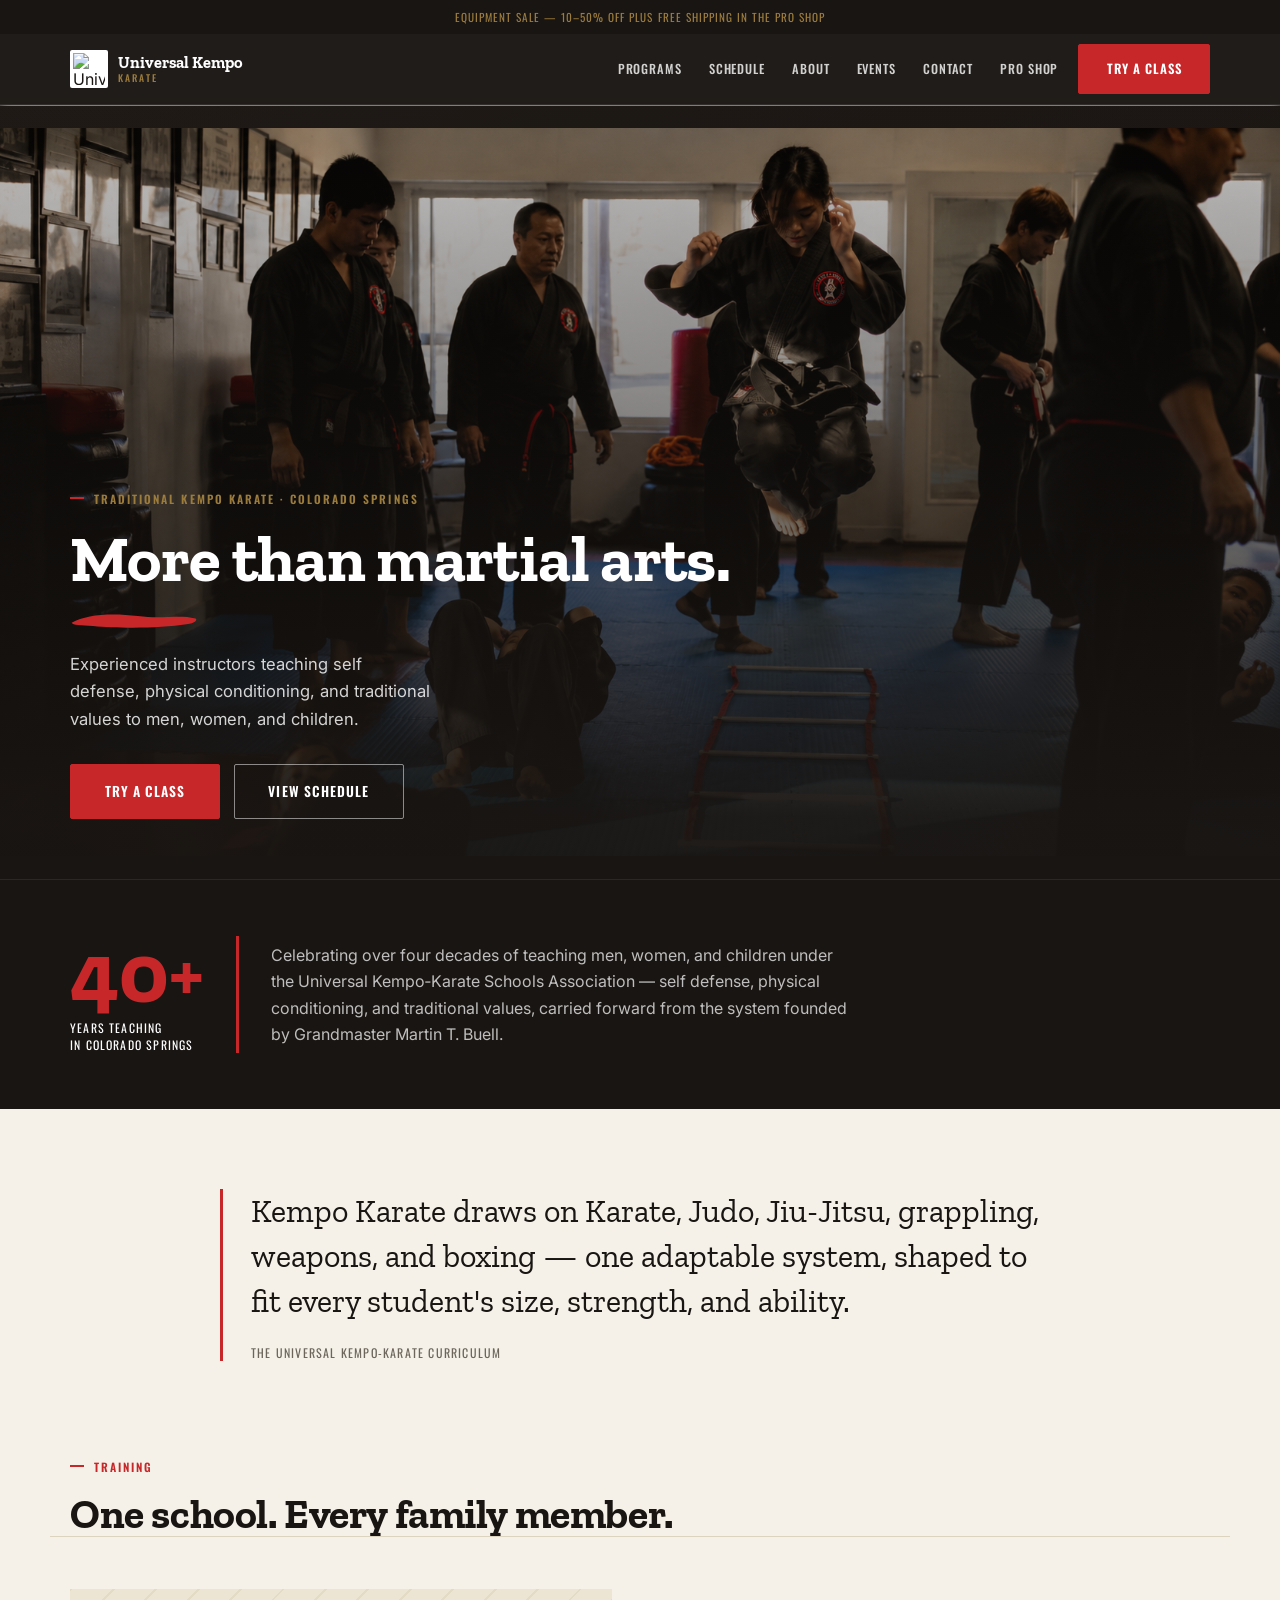
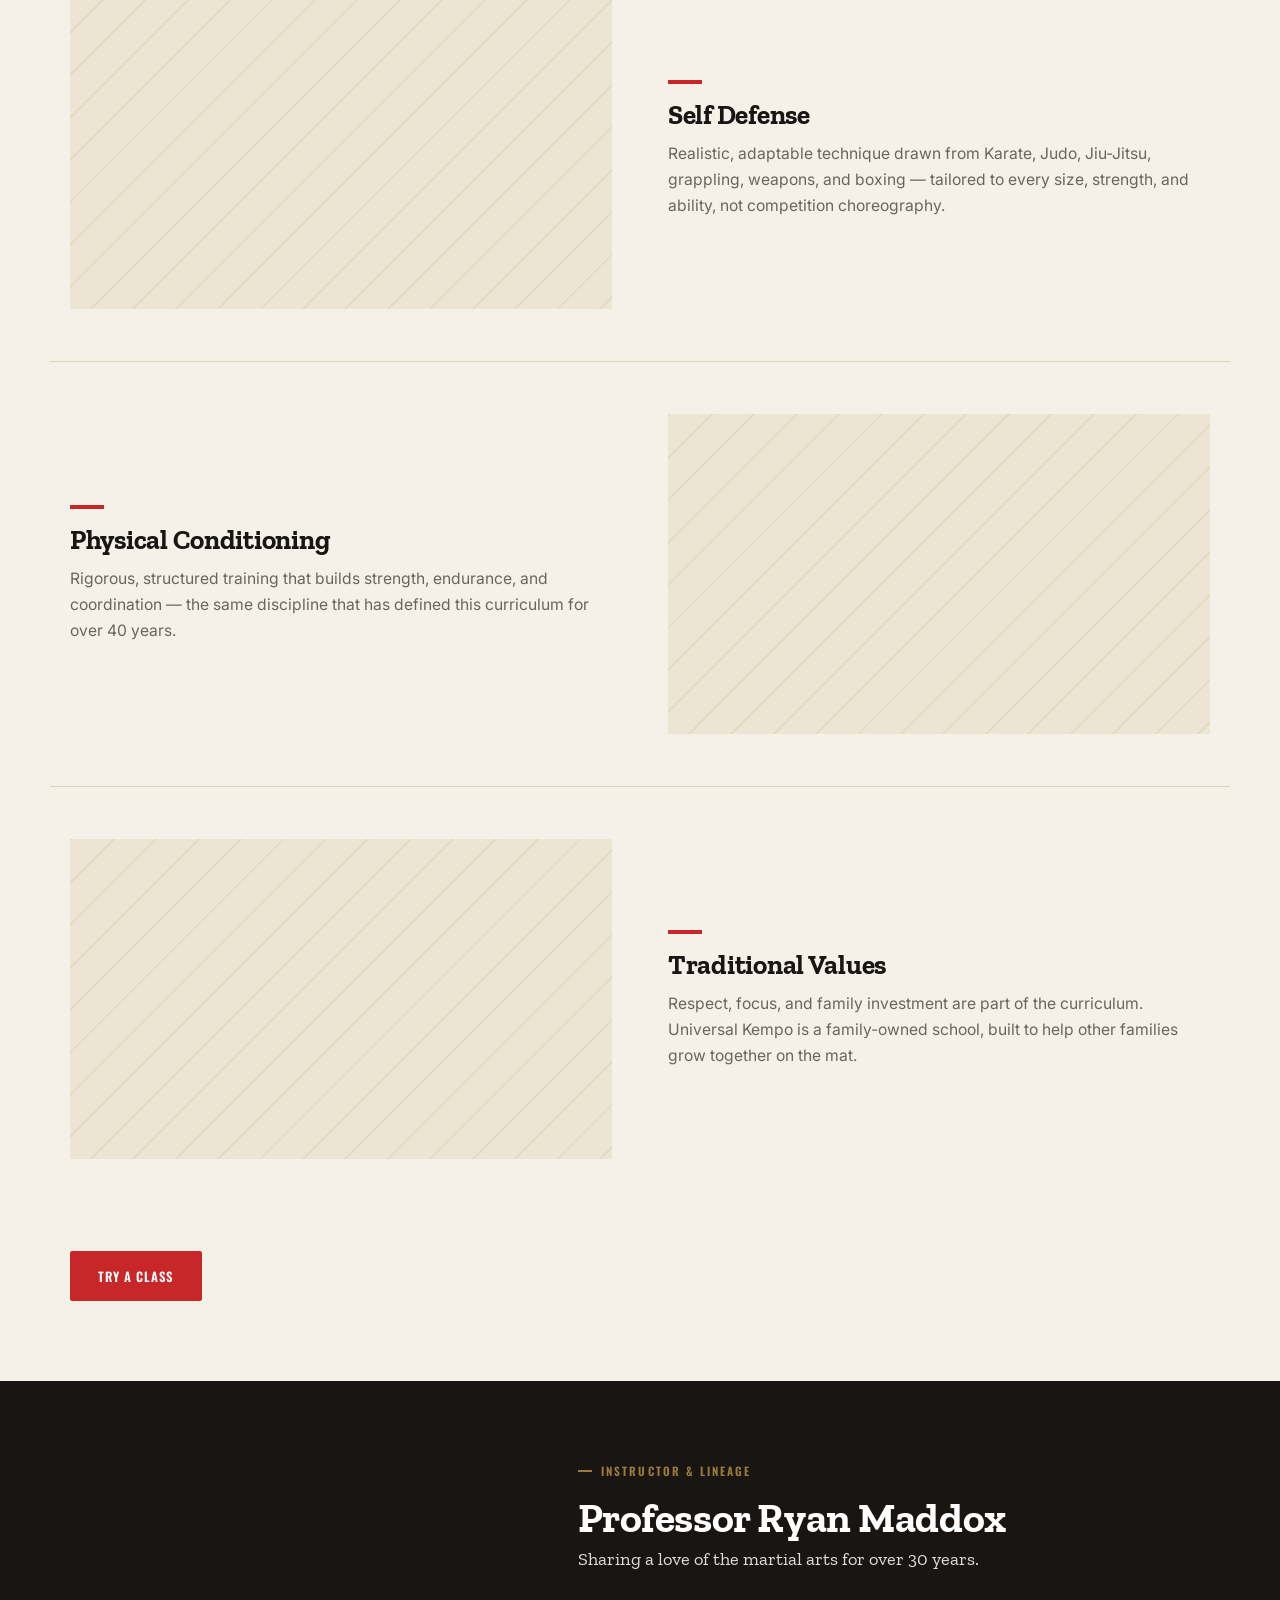
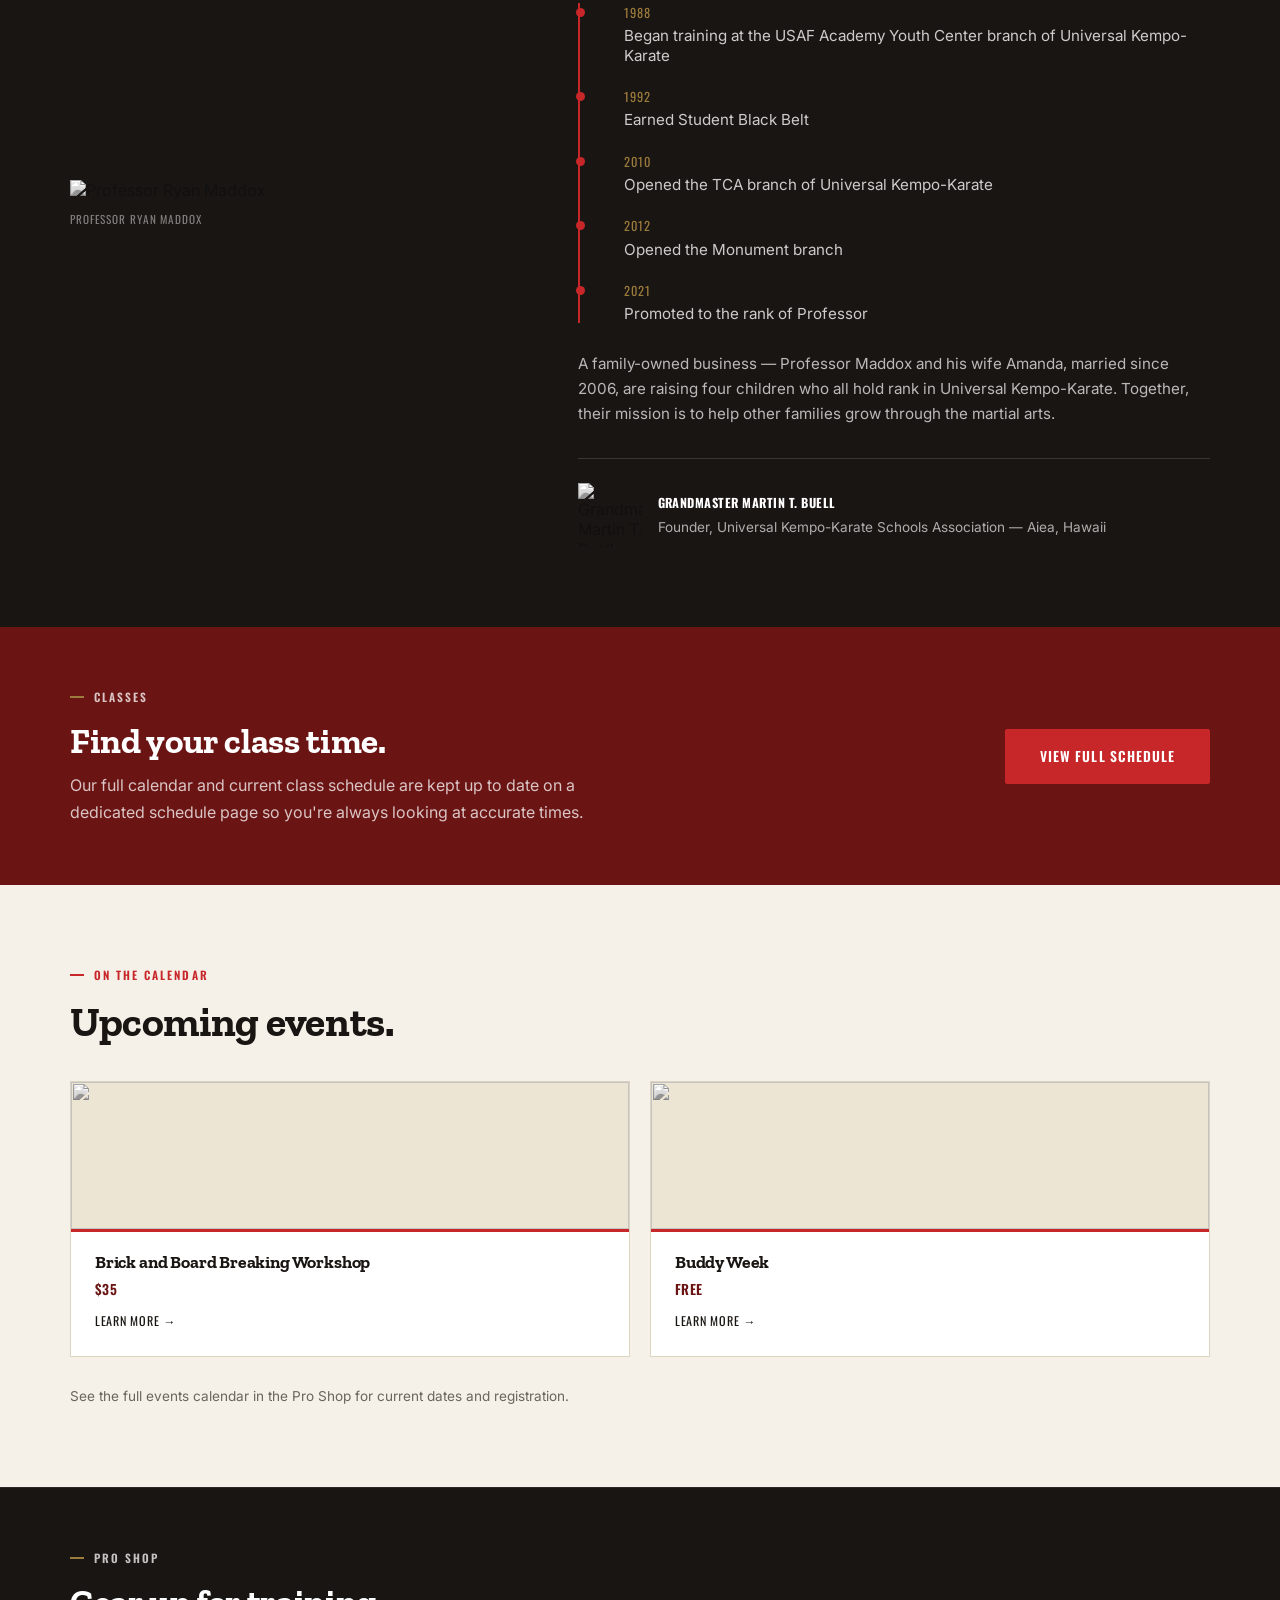
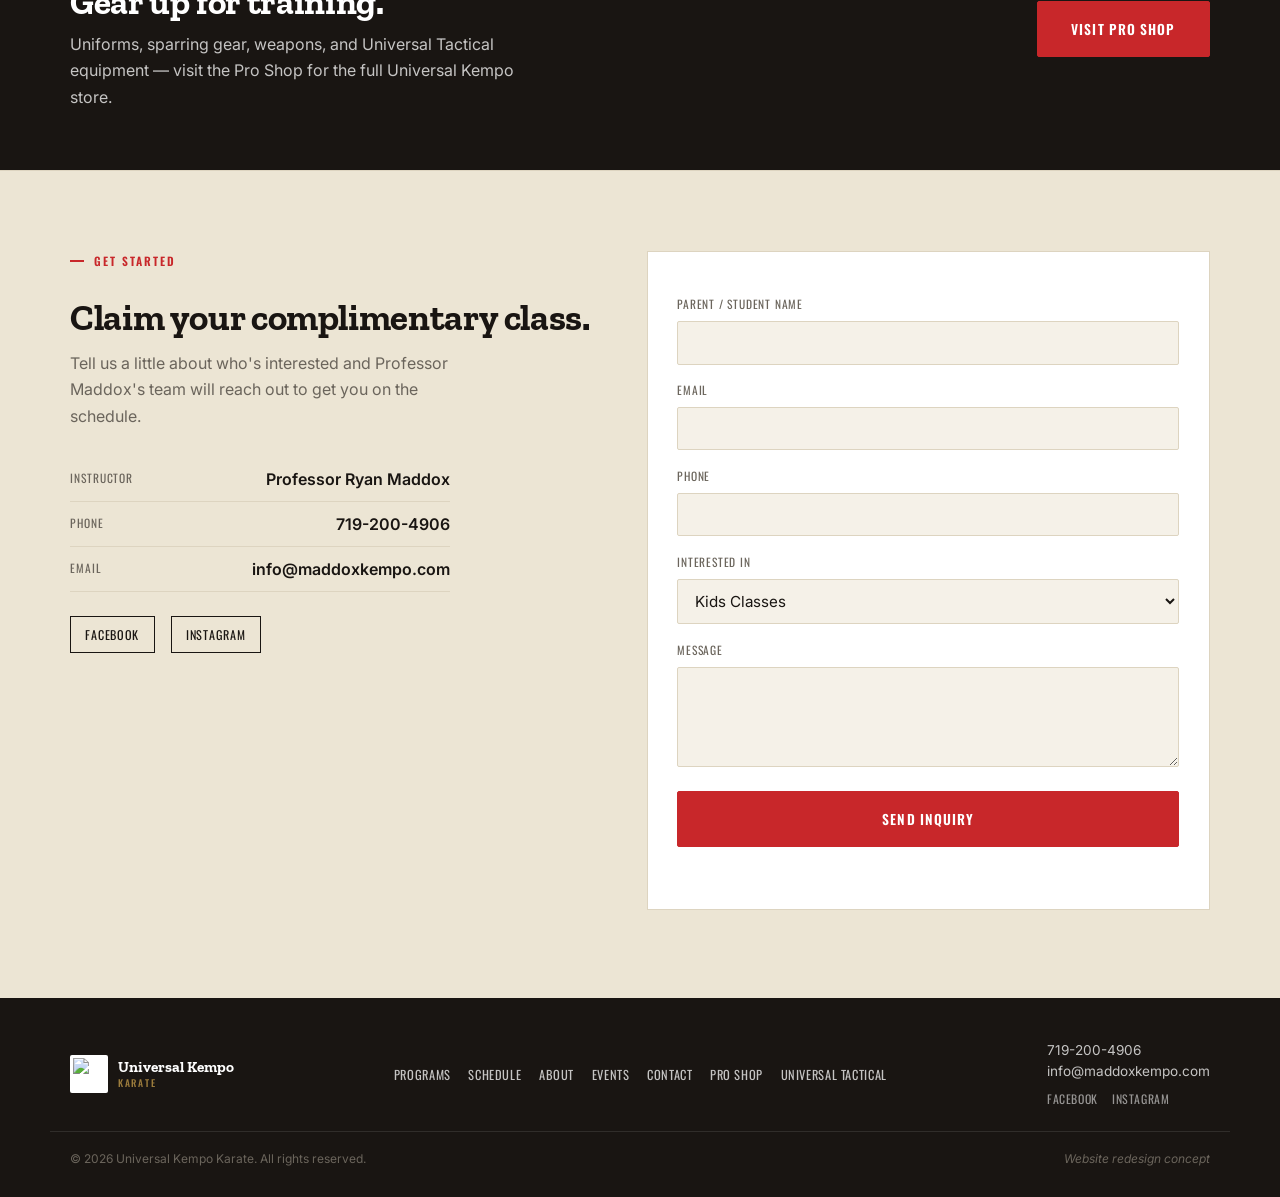
==== commit ea0c27b5: "UPDATE site with actual info from original site including images and new hero image" ====
--- a/index.html
+++ b/index.html
@@ -9,12 +9,11 @@
     <meta name="robots" content="noindex,nofollow" />
 
     <title>
-      Universal Kempo Karate | Self Defense &amp; Martial Arts in Colorado
-      Springs
+      Universal Kempo Karate | Traditional Martial Arts in Colorado Springs
     </title>
     <meta
       name="description"
-      content="Celebrating 40+ years teaching men, women, and children in Colorado Springs. Self defense, physical conditioning, and traditional values with Professor Ryan Universal."
+      content="Celebrating 40+ years teaching men, women, and children in Colorado Springs. Self defense, physical conditioning, and traditional values with Professor Ryan Maddox."
     />
 
     <meta property="og:title" content="Universal Kempo Karate" />
@@ -23,12 +22,12 @@
       content="More Than Martial Arts. Celebrating 40+ years teaching men, women, and children in Colorado Springs."
     />
     <meta property="og:type" content="website" />
-    <meta property="og:url" content="https://Universalkempo.com/" />
+    <meta property="og:url" content="https://maddoxkempo.com/" />
 
     <link rel="preconnect" href="https://fonts.googleapis.com" />
     <link rel="preconnect" href="https://fonts.gstatic.com" crossorigin />
     <link
-      href="https://fonts.googleapis.com/css2?family=Oswald:wght@400;500;600;700&family=Source+Serif+4:opsz,wght@8..60,400;8..60,500;8..60,600&family=Inter:wght@400;500;600;700&display=swap"
+      href="https://fonts.googleapis.com/css2?family=Zilla+Slab:wght@400;500;600;700&family=Oswald:wght@400;500;600;700&family=Inter:wght@400;500;600;700&display=swap"
       rel="stylesheet"
     />
 
@@ -39,26 +38,32 @@
         "@context": "https://schema.org",
         "@type": "SportsActivityLocation",
         "name": "Universal Kempo Karate",
-        "url": "https://Universalkempo.com/",
+        "url": "https://maddoxkempo.com/",
         "telephone": "+1-719-200-4906",
-        "email": "info@Universalkempo.com",
+        "email": "info@maddoxkempo.com",
         "areaServed": "Colorado Springs, CO",
         "sameAs": [
-          "https://www.facebook.com/Universalkempo",
-          "https://www.instagram.com/Universalkempo"
+          "https://www.facebook.com/maddoxkempo",
+          "https://www.instagram.com/maddoxkempo"
         ],
         "founder": {
           "@type": "Person",
-          "name": "Professor James \"Ryan\" Universal"
+          "name": "Professor James \"Ryan\" Maddox"
         }
       }
     </script>
   </head>
   <body>
-    <!-- ANNOUNCEMENT BAR -->
+    <!--
+  ANNOUNCEMENT BAR (configurable)
+  Mirrors a promotion currently live on maddoxkempo.com as of this demo's
+  creation date. Sales/promos expire — verify current wording and dates
+  in the Shopify admin before launch, or remove this block entirely if
+  no active promotion exists.
+-->
     <div class="announce">
       <a
-        href="https://Universalkempo.com/collections"
+        href="https://maddoxkempo.com/collections"
         target="_blank"
         rel="noopener"
         >Equipment Sale — 10–50% Off Plus Free Shipping in the Pro Shop</a
@@ -68,43 +73,32 @@
     <!-- NAV -->
     <header class="site-header" id="siteHeader">
       <div class="nav-wrap">
-        <a href="#top" class="brand">
+        <a href="index.html#top" class="brand">
           <img
-            src="https://static.wixstatic.com/media/20f169_be9ead4ba2f946028db7dba70accdc0b~mv2.gif"
-            alt=""
-            style="width: 163px; height: 163px; object-fit: cover"
-            width="163"
-            height="163"
-            srcset="
-              https://static.wixstatic.com/media/20f169_be9ead4ba2f946028db7dba70accdc0b~mv2.gif 1x,
-              https://static.wixstatic.com/media/20f169_be9ead4ba2f946028db7dba70accdc0b~mv2.gif 2x
-            "
-            fetchpriority="low"
-            loading="lazy"
-            decoding="async"
+            class="brand-logo"
+            src="https://maddoxkempo.com/cdn/shop/files/Logo_transparent_background_220x.gif?v=1692726078"
+            alt="Universal Kempo Karate logo"
+            width="38"
+            height="38"
+            loading="eager"
           />
           <span class="brand-name"
-            >Universal&nbsp;Kempo<span class="brand-sub"
-              >Karate School</span
-            ></span
+            >Universal&nbsp;Kempo<span class="brand-sub">Karate</span></span
           >
         </a>
 
         <nav class="nav-desktop" aria-label="Primary">
-          <a href="#programs">Programs</a>
-          <a href="#schedule">Schedule</a>
-          <a href="#about">About</a>
-          <a href="#events">Events</a>
-          <a href="#contact">Contact</a>
-          <a
-            href="https://Universalkempo.com/collections"
-            target="_blank"
-            rel="noopener"
-            >Pro Shop</a
-          >
+          <a href="index.html#programs">Programs</a>
+          <a href="index.html#schedule">Schedule</a>
+          <a href="index.html#lineage">About</a>
+          <a href="index.html#events">Events</a>
+          <a href="index.html#contact">Contact</a>
+          <a href="shop.html">Pro Shop</a>
         </nav>
 
-        <a href="#contact" class="btn btn-primary nav-cta">Try a Class</a>
+        <a href="index.html#contact" class="btn btn-primary nav-cta"
+          >Try a Class</a
+        >
 
         <button
           class="hamburger"
@@ -119,186 +113,217 @@
 
       <div class="mobile-menu" id="mobileMenu">
         <nav aria-label="Mobile">
-          <a href="#programs">Programs</a>
-          <a href="#schedule">Schedule</a>
-          <a href="#about">About</a>
-          <a href="#events">Events</a>
-          <a href="#contact">Contact</a>
-          <a
-            href="https://Universalkempo.com/collections"
-            target="_blank"
-            rel="noopener"
-            >Pro Shop</a
-          >
+          <a href="index.html#programs">Programs</a>
+          <a href="index.html#schedule">Schedule</a>
+          <a href="index.html#lineage">About</a>
+          <a href="index.html#events">Events</a>
+          <a href="index.html#contact">Contact</a>
+          <a href="shop.html">Pro Shop</a>
         </nav>
-        <a href="#contact" class="btn btn-primary mobile-cta">Try a Class</a>
+        <a href="index.html#contact" class="btn btn-primary mobile-cta"
+          >Try a Class</a
+        >
       </div>
     </header>
 
     <main id="top">
       <!-- HERO -->
       <section class="hero">
-        <div
-          class="hero-media"
-          role="img"
-          aria-label="Placeholder — replace with photo of students training at Universal Kempo Karate"
-        >
-          <div class="hero-media-label">[ Training photo placeholder ]</div>
+        <div class="hero-placeholder">
+          <img src="/images/homepage_hero_image.png" alt="" />
         </div>
         <div class="hero-scrim"></div>
         <div class="hero-content">
           <p class="eyebrow">
-            <span class="rank-dot"></span>Colorado Springs, CO · Est.
-            traditional Kempo lineage
+            <span class="eyebrow-mark"></span>Traditional Kempo Karate ·
+            Colorado Springs
           </p>
-          <h1>More Than<br />Martial&nbsp;Arts.</h1>
+          <h1>More than martial arts.</h1>
+          <svg class="brush brush-red" viewBox="0 0 160 24" aria-hidden="true">
+            <path
+              d="M2,14 C20,4 50,2 82,6 C112,10 132,4 152,9 C155,10 152,15 141,16 C110,21 58,21 28,18 C14,17 3,17 2,14 Z"
+            />
+          </svg>
           <p class="hero-copy">
             Experienced instructors teaching self defense, physical
             conditioning, and traditional values to men, women, and children.
           </p>
           <div class="hero-actions">
-            <a href="#contact" class="btn btn-primary btn-lg"
-              >Claim Your Complimentary Class</a
+            <a href="index.html#contact" class="btn btn-primary btn-lg"
+              >Try a Class</a
             >
-            <a href="#schedule" class="btn btn-ghost btn-lg">View Schedule</a>
-          </div>
-        </div>
-        <div class="rank-bar" aria-hidden="true">
-          <span></span><span></span><span></span><span></span><span></span>
-        </div>
-      </section>
-
-      <!-- TRUST / HISTORY -->
-      <section class="trust">
-        <div class="trust-inner">
-          <div class="trust-figure">
-            <span class="trust-number">40+</span>
-            <span class="trust-label">Years Serving<br />Colorado Springs</span>
-          </div>
-          <div class="trust-divider" aria-hidden="true"></div>
-          <p class="trust-text">
+            <a href="index.html#schedule" class="btn btn-ghost btn-lg"
+              >View Schedule</a
+            >
+          </div>
+        </div>
+      </section>
+
+      <!-- HERITAGE STRIP -->
+      <section class="heritage reveal" id="heritage">
+        <div class="heritage-inner">
+          <div class="heritage-figure">
+            <span class="heritage-number">40+</span>
+            <span class="heritage-label"
+              >Years Teaching<br />in Colorado Springs</span
+            >
+          </div>
+          <div class="vrule heritage-rule"></div>
+          <p class="heritage-text">
             Celebrating over four decades of teaching men, women, and children
             under the Universal Kempo&#8209;Karate Schools Association — self
-            defense, physical conditioning, and traditional values, passed down
-            since Grandmaster Martin&nbsp;T.&nbsp;Buell founded the system.
+            defense, physical conditioning, and traditional values, carried
+            forward from the system founded by Grandmaster
+            Martin&nbsp;T.&nbsp;Buell.
           </p>
         </div>
       </section>
 
-      <!-- WHY Universal KEMPO -->
-      <section class="why" id="why">
-        <div class="section-head">
-          <p class="eyebrow"><span class="rank-dot"></span>Why Train Here</p>
-          <h2>Built on discipline.<br />Practiced for life.</h2>
-        </div>
-        <div class="why-grid">
-          <article class="why-card">
-            <div class="rank-tick tick-1"></div>
+      <!-- PHILOSOPHY QUOTE -->
+      <section class="philosophy reveal">
+        <div class="philosophy-inner">
+          <div class="vrule"></div>
+          <div>
+            <blockquote>
+              Kempo Karate draws on Karate, Judo, Jiu-Jitsu, grappling, weapons,
+              and boxing — one adaptable system, shaped to fit every student's
+              size, strength, and ability.
+            </blockquote>
+            <cite>The Universal Kempo-Karate curriculum</cite>
+          </div>
+        </div>
+      </section>
+
+      <!-- PROGRAMS — editorial chapters -->
+      <section class="programs" id="programs">
+        <div class="section-head reveal">
+          <p class="eyebrow"><span class="eyebrow-mark"></span>Training</p>
+          <h2>One school. Every family member.</h2>
+        </div>
+
+        <article class="chapter reveal">
+          <div class="chapter-media chapter-media-texture"></div>
+          <div class="chapter-text">
+            <div class="chapter-mark"></div>
             <h3>Self Defense</h3>
             <p>
               Realistic, adaptable technique drawn from Karate, Judo, Jiu-Jitsu,
               grappling, weapons, and boxing — tailored to every size, strength,
-              and ability.
-            </p>
-          </article>
-          <article class="why-card">
-            <div class="rank-tick tick-2"></div>
+              and ability, not competition choreography.
+            </p>
+          </div>
+        </article>
+
+        <article class="chapter chapter-reverse reveal">
+          <div class="chapter-media chapter-media-texture"></div>
+          <div class="chapter-text">
+            <div class="chapter-mark"></div>
             <h3>Physical Conditioning</h3>
             <p>
               Rigorous, structured training that builds strength, endurance, and
-              coordination class after class.
-            </p>
-          </article>
-          <article class="why-card">
-            <div class="rank-tick tick-3"></div>
-            <h3>Confidence</h3>
-            <p>
-              Earned through consistent practice and visible progress — on the
-              mat and off it.
-            </p>
-          </article>
-          <article class="why-card">
-            <div class="rank-tick tick-4"></div>
+              coordination — the same discipline that has defined this
+              curriculum for over 40 years.
+            </p>
+          </div>
+        </article>
+
+        <article class="chapter reveal">
+          <div class="chapter-media chapter-media-texture"></div>
+          <div class="chapter-text">
+            <div class="chapter-mark"></div>
             <h3>Traditional Values</h3>
             <p>
-              Respect, focus, and family investment are part of the curriculum,
-              not an afterthought.
-            </p>
-          </article>
-        </div>
-      </section>
-
-      <!-- PROGRAMS -->
-      <section class="programs" id="programs">
-        <div class="section-head">
-          <p class="eyebrow"><span class="rank-dot"></span>Training</p>
-          <h2>One school.<br />Every family member.</h2>
-        </div>
-        <div class="programs-body">
-          <p>
-            Universal Kempo Karate trains men, women, and children side by side
-            in the Universal Kempo&#8209;Karate curriculum — an eclectic,
-            rank&#8209;based system built for real self defense, not competition
-            choreography. Classes are held at our Colorado Springs locations,
-            with a full calendar available on the schedule page.
-          </p>
-          <div class="programs-actions">
-            <a href="#contact" class="btn btn-primary">Try a Class</a>
-            <a
-              href="https://Universalkempo.com/pages/schedule"
-              target="_blank"
-              rel="noopener"
-              class="btn btn-outline"
-              >See Locations &amp; Times</a
-            >
-          </div>
-        </div>
-      </section>
-
-      <!-- ABOUT / INSTRUCTOR -->
-      <section class="about" id="about">
-        <div
-          class="about-media"
-          role="img"
-          aria-label="Placeholder — replace with photo of Professor Ryan Universal"
-        >
-          <div class="hero-media-label">
-            [ Professor Universal photo placeholder ]
-          </div>
-        </div>
-        <div class="about-content">
-          <p class="eyebrow"><span class="rank-dot"></span>Your Instructor</p>
-          <h2>Professor Ryan Universal</h2>
-          <p class="about-lede">
-            Sharing a love of the martial arts for over 30 years.
-          </p>
-          <ul class="credentials">
-            <li>
-              <span>1988</span>Began training at the USAF Academy Youth Center
-              branch of Universal Kempo-Karate
-            </li>
-            <li><span>1992</span>Earned Student Black Belt</li>
-            <li>
-              <span>2010</span>Opened the TCA branch of Universal Kempo-Karate
-            </li>
-            <li><span>2012</span>Opened the Monument branch</li>
-            <li><span>2021</span>Promoted to the rank of Professor</li>
-          </ul>
-          <p class="about-family">
-            A family-owned business — Professor Universal and his wife Amanda,
-            married since 2006, are raising four children who all hold rank in
-            Universal Kempo-Karate. Their mission is to help other families grow
-            through the martial arts.
-          </p>
+              Respect, focus, and family investment are part of the curriculum.
+              Universal Kempo is a family-owned school, built to help other
+              families grow together on the mat.
+            </p>
+          </div>
+        </article>
+
+        <div class="section-head reveal" style="margin-top: 2.5rem">
+          <a href="index.html#contact" class="btn btn-primary">Try a Class</a>
+        </div>
+      </section>
+
+      <!-- LINEAGE / INSTRUCTOR -->
+      <section class="lineage" id="lineage">
+        <div class="lineage-inner reveal">
+          <div class="lineage-media">
+            <img
+              class="mono-photo"
+              src="https://cdn.shopify.com/s/files/1/0355/9270/0041/files/Photo_Feb_21_4_36_30_PM_480x480.jpg?v=1645553294"
+              alt="Professor Ryan Maddox"
+            />
+            <p class="lineage-media-caption">Professor Ryan Maddox</p>
+          </div>
+          <div>
+            <p class="eyebrow eyebrow-light">
+              <span class="eyebrow-mark eyebrow-mark-light"></span>Instructor
+              &amp; Lineage
+            </p>
+            <h2>Professor Ryan Maddox</h2>
+            <p class="lineage-lede">
+              Sharing a love of the martial arts for over 30 years.
+            </p>
+
+            <ul class="timeline">
+              <li>
+                <span class="timeline-year">1988</span
+                ><span class="timeline-text"
+                  >Began training at the USAF Academy Youth Center branch of
+                  Universal Kempo-Karate</span
+                >
+              </li>
+              <li>
+                <span class="timeline-year">1992</span
+                ><span class="timeline-text">Earned Student Black Belt</span>
+              </li>
+              <li>
+                <span class="timeline-year">2010</span
+                ><span class="timeline-text"
+                  >Opened the TCA branch of Universal Kempo-Karate</span
+                >
+              </li>
+              <li>
+                <span class="timeline-year">2012</span
+                ><span class="timeline-text">Opened the Monument branch</span>
+              </li>
+              <li>
+                <span class="timeline-year">2021</span
+                ><span class="timeline-text"
+                  >Promoted to the rank of Professor</span
+                >
+              </li>
+            </ul>
+
+            <p class="lineage-family">
+              A family-owned business — Professor Maddox and his wife Amanda,
+              married since 2006, are raising four children who all hold rank in
+              Universal Kempo-Karate. Together, their mission is to help other
+              families grow through the martial arts.
+            </p>
+
+            <div class="founder-card">
+              <img
+                class="founder-photo mono-photo"
+                src="https://cdn.shopify.com/s/files/1/0355/9270/0041/files/gmbuell_480x480.jpg?v=1659551968"
+                alt="Grandmaster Martin T. Buell"
+              />
+              <p class="founder-text">
+                <strong>Grandmaster Martin T. Buell</strong>Founder, Universal
+                Kempo-Karate Schools Association — Aiea, Hawaii
+              </p>
+            </div>
+          </div>
         </div>
       </section>
 
       <!-- SCHEDULE -->
-      <section class="schedule" id="schedule">
+      <section class="schedule reveal" id="schedule">
         <div class="schedule-inner">
           <div>
             <p class="eyebrow eyebrow-light">
-              <span class="rank-dot rank-dot-light"></span>Classes
+              <span class="eyebrow-mark eyebrow-mark-light"></span>Classes
             </p>
             <h2>Find your class time.</h2>
             <p>
@@ -308,7 +333,7 @@
             </p>
           </div>
           <a
-            href="https://Universalkempo.com/pages/schedule"
+            href="https://maddoxkempo.com/pages/schedule"
             target="_blank"
             rel="noopener"
             class="btn btn-primary btn-lg"
@@ -319,18 +344,27 @@
 
       <!-- EVENTS -->
       <section class="events" id="events">
-        <div class="section-head">
-          <p class="eyebrow"><span class="rank-dot"></span>On the Calendar</p>
+        <div class="section-head reveal">
+          <p class="eyebrow">
+            <span class="eyebrow-mark"></span>On the Calendar
+          </p>
           <h2>Upcoming events.</h2>
         </div>
-        <div class="events-grid">
+        <div class="events-grid reveal">
           <a
             class="event-card"
-            href="https://Universalkempo.com/collections/events/products/brick-and-board-breaking-workshop"
+            href="https://maddoxkempo.com/collections/events/products/brick-and-board-breaking-workshop"
             target="_blank"
             rel="noopener"
           >
-            <div class="event-media"></div>
+            <div class="event-media">
+              <img
+                class="mono-photo"
+                src="https://maddoxkempo.com/cdn/shop/collections/Photo_Feb_22_11_43_31_AM_1200x1200.jpg?v=1645555541"
+                alt=""
+                loading="lazy"
+              />
+            </div>
             <div class="event-body">
               <h3>Brick and Board Breaking Workshop</h3>
               <p class="event-price">$35</p>
@@ -339,11 +373,18 @@
           </a>
           <a
             class="event-card"
-            href="https://Universalkempo.com/collections/events/products/buddy-week"
+            href="https://maddoxkempo.com/collections/events/products/buddy-week"
             target="_blank"
             rel="noopener"
           >
-            <div class="event-media"></div>
+            <div class="event-media">
+              <img
+                class="mono-photo"
+                src="https://maddoxkempo.com/cdn/shop/collections/Photo_Feb_22_11_43_31_AM_1200x1200.jpg?v=1645555541"
+                alt=""
+                loading="lazy"
+              />
+            </div>
             <div class="event-body">
               <h3>Buddy Week</h3>
               <p class="event-price">Free</p>
@@ -358,33 +399,21 @@
       </section>
 
       <!-- PRO SHOP CTA -->
-      <section class="shop-cta">
+      <section class="shop-cta reveal">
         <div class="shop-cta-inner">
           <div>
             <p class="eyebrow eyebrow-light">
-              <span class="rank-dot rank-dot-light"></span>Pro Shop &amp;
-              Universal Tactical
+              <span class="eyebrow-mark eyebrow-mark-light"></span>Pro Shop
             </p>
             <h2>Gear up for training.</h2>
             <p>
-              Uniforms, belts, sparring gear, and Universal Tactical equipment —
-              shop the full Universal Kempo store.
-            </p>
-          </div>
-          <div class="shop-cta-actions">
-            <a
-              href="https://Universalkempo.com/collections"
-              target="_blank"
-              rel="noopener"
-              class="btn btn-primary btn-lg"
-              >Shop Pro Shop</a
-            >
-            <a
-              href="https://Universalkempo.com/collections/weapons-and-tactical-gear"
-              target="_blank"
-              rel="noopener"
-              class="btn btn-ghost btn-lg"
-              >Universal Tactical</a
+              Uniforms, sparring gear, weapons, and Universal Tactical equipment
+              — visit the Pro Shop for the full Universal Kempo store.
+            </p>
+          </div>
+          <div class="hero-actions">
+            <a href="shop.html" class="btn btn-primary btn-lg"
+              >Visit Pro Shop</a
             >
           </div>
         </div>
@@ -393,17 +422,17 @@
       <!-- CONTACT -->
       <section class="contact" id="contact">
         <div class="contact-inner">
-          <div class="contact-info">
-            <p class="eyebrow"><span class="rank-dot"></span>Get Started</p>
+          <div class="contact-info reveal">
+            <p class="eyebrow"><span class="eyebrow-mark"></span>Get Started</p>
             <h2>Claim your complimentary class.</h2>
             <p>
-              Tell us a little about who's interested and Professor Universal's
+              Tell us a little about who's interested and Professor Maddox's
               team will reach out to get you on the schedule.
             </p>
             <dl class="contact-details">
               <div>
                 <dt>Instructor</dt>
-                <dd>Professor Ryan Universal</dd>
+                <dd>Professor Ryan Maddox</dd>
               </div>
               <div>
                 <dt>Phone</dt>
@@ -412,22 +441,20 @@
               <div>
                 <dt>Email</dt>
                 <dd>
-                  <a href="mailto:info@Universalkempo.com"
-                    >info@Universalkempo.com</a
-                  >
+                  <a href="mailto:info@maddoxkempo.com">info@maddoxkempo.com</a>
                 </dd>
               </div>
             </dl>
             <div class="social-links">
               <a
-                href="https://www.facebook.com/Universalkempo"
+                href="https://www.facebook.com/maddoxkempo"
                 target="_blank"
                 rel="noopener"
                 aria-label="Facebook"
                 >Facebook</a
               >
               <a
-                href="https://www.instagram.com/Universalkempo"
+                href="https://www.instagram.com/maddoxkempo"
                 target="_blank"
                 rel="noopener"
                 aria-label="Instagram"
@@ -441,7 +468,7 @@
             method="POST"
             data-netlify="true"
             netlify-honeypot="company"
-            class="contact-form"
+            class="contact-form reveal"
             id="inquiryForm"
           >
             <input type="hidden" name="form-name" value="class-inquiry" />
@@ -485,27 +512,51 @@
     <footer class="site-footer">
       <div class="footer-inner">
         <div class="footer-brand">
-          <span class="brand-mark">MK</span>
+          <img
+            class="brand-logo"
+            src="https://maddoxkempo.com/cdn/shop/files/Logo_transparent_background_220x.gif?v=1692726078"
+            alt="Universal Kempo Karate logo"
+            width="34"
+            height="34"
+            loading="lazy"
+          />
           <span class="brand-name"
             >Universal&nbsp;Kempo<span class="brand-sub">Karate</span></span
           >
         </div>
         <nav class="footer-nav" aria-label="Footer">
-          <a href="#programs">Programs</a>
-          <a href="#schedule">Schedule</a>
-          <a href="#about">About</a>
-          <a href="#events">Events</a>
-          <a href="#contact">Contact</a>
+          <a href="index.html#programs">Programs</a>
+          <a href="index.html#schedule">Schedule</a>
+          <a href="index.html#lineage">About</a>
+          <a href="index.html#events">Events</a>
+          <a href="index.html#contact">Contact</a>
+          <a href="shop.html">Pro Shop</a>
           <a
-            href="https://Universalkempo.com/collections"
+            href="https://maddoxkempo.com/collections/weapons-and-tactical-gear"
             target="_blank"
             rel="noopener"
-            >Pro Shop</a
+            >Universal Tactical</a
           >
         </nav>
         <div class="footer-contact">
           <a href="tel:+17192004906">719-200-4906</a>
-          <a href="mailto:info@Universalkempo.com">info@Universalkempo.com</a>
+          <a href="mailto:info@maddoxkempo.com">info@maddoxkempo.com</a>
+          <div class="footer-social">
+            <a
+              href="https://www.facebook.com/maddoxkempo"
+              target="_blank"
+              rel="noopener"
+              aria-label="Facebook"
+              >Facebook</a
+            >
+            <a
+              href="https://www.instagram.com/maddoxkempo"
+              target="_blank"
+              rel="noopener"
+              aria-label="Instagram"
+              >Instagram</a
+            >
+          </div>
         </div>
       </div>
       <div class="footer-bottom">
@@ -517,7 +568,7 @@
     <!-- Mobile sticky CTA -->
     <div class="sticky-cta" id="stickyCta">
       <a href="tel:+17192004906" class="sticky-btn sticky-call">Call</a>
-      <a href="#contact" class="sticky-btn sticky-try">Try a Class</a>
+      <a href="index.html#contact" class="sticky-btn sticky-try">Try a Class</a>
     </div>
 
     <script src="script.js"></script>
--- a/styles.css
+++ b/styles.css
@@ -1,33 +1,36 @@
 /* =========================================================
-   Universal KEMPO KARATE — REDESIGN CONCEPT
-   Tokens
-   Ink        #16120F   near-black, warm
-   Paper      #F6F3EC   warm off-white
-   Crimson    #C8272A   primary accent (from live theme color e32c2b)
-   Crimson-D  #8E1416   pressed / shadow red
-   Brass      #A9863F   rank accent, used sparingly
-   Slate      #55504A   secondary text
-   Line       #E3DCCC   hairline on paper
+   Universal Kempo KARATE — HERITAGE REDESIGN
+   Design tokens
+   ---------------------------------------------------------
+   Ink          #191512   soft charcoal, not pure black
+   Paper        #F5F1E8   warm rice-paper off-white
+   Paper Deep   #ECE5D4   secondary panel tone
+   CTA Red      #C8272A   bright — reserved for actions only
+   Lacquer Red  #6B1414   deep — large surfaces, accents
+   Sumi         #6B655C   secondary / caption text
+   Brass        #9C7C3C   rank-cord accent, used rarely
+   Line         #DDD4C0   hairline on paper
    ========================================================= */
 
 :root {
-  --ink: #16120f;
+  --ink: #191512;
   --ink-soft: #241e19;
-  --paper: #f6f3ec;
-  --paper-alt: #efeadd;
-  --crimson: #c8272a;
-  --crimson-dark: #8e1416;
-  --brass: #a9863f;
-  --slate: #55504a;
-  --line: #e3dccc;
-  --line-dark: #3a3129;
-
-  --display: "Oswald", "Arial Narrow", sans-serif;
-  --serif: "Source Serif 4", Georgia, serif;
+  --paper: #f5f1e8;
+  --paper-deep: #ece5d4;
+  --cta-red: #c8272a;
+  --lacquer: #6b1414;
+  --lacquer-soft: #7e1b1b;
+  --sumi: #6b655c;
+  --brass: #9c7c3c;
+  --line: #ddd4c0;
+  --line-dark: rgba(255, 255, 255, 0.12);
+
+  --display: "Zilla Slab", Georgia, serif;
+  --utility: "Oswald", "Arial Narrow", sans-serif;
   --body: "Inter", -apple-system, BlinkMacSystemFont, sans-serif;
 
   --container: 1180px;
-  --radius: 3px;
+  --radius: 2px;
 }
 
 * {
@@ -59,20 +62,20 @@
 h2,
 h3 {
   font-family: var(--display);
-  text-transform: uppercase;
-  letter-spacing: 0.01em;
+  font-weight: 700;
   margin: 0;
-  line-height: 1.05;
+  line-height: 1.08;
+  letter-spacing: -0.01em;
 }
 
 p {
   margin: 0;
-  line-height: 1.6;
-  color: var(--slate);
+  line-height: 1.65;
+  color: var(--sumi);
 }
 
 :focus-visible {
-  outline: 2px solid var(--crimson);
+  outline: 2px solid var(--cta-red);
   outline-offset: 2px;
 }
 
@@ -84,87 +87,85 @@
   }
 }
 
-/* ---------- shared utility ---------- */
+/* ---------- reveal-on-scroll (restrained) ---------- */
+.reveal {
+  opacity: 0;
+  transform: translateY(14px);
+  transition:
+    opacity 0.6s ease,
+    transform 0.6s ease;
+}
+.reveal.in-view {
+  opacity: 1;
+  transform: translateY(0);
+}
+
+/* ---------- utility ---------- */
 
 .eyebrow {
   display: flex;
   align-items: center;
-  gap: 0.55rem;
-  font-family: var(--display);
-  font-size: 0.78rem;
+  gap: 0.6rem;
+  font-family: var(--utility);
+  font-size: 0.72rem;
   font-weight: 600;
   text-transform: uppercase;
-  letter-spacing: 0.16em;
-  color: var(--crimson-dark);
-  margin: 0 0 0.9rem;
+  letter-spacing: 0.18em;
+  color: var(--cta-red);
+  margin: 0 0 1rem;
 }
 .eyebrow-light {
   color: var(--brass);
 }
-
-.rank-dot {
-  width: 8px;
-  height: 8px;
-  background: var(--crimson);
-  border-radius: 1px;
-  transform: rotate(45deg);
+.eyebrow-center {
+  justify-content: center;
+}
+
+.eyebrow-mark {
+  width: 14px;
+  height: 2px;
+  background: var(--cta-red);
   flex: none;
 }
-.rank-dot-light {
+.eyebrow-mark-light {
   background: var(--brass);
 }
 
-/* signature rank-bar: a segmented stripe motif echoing a belt's rank tabs */
-.rank-bar {
-  display: flex;
-  height: 6px;
-  width: 100%;
-}
-.rank-bar span {
-  flex: 1;
-}
-.rank-bar span:nth-child(1) {
-  background: var(--crimson);
-}
-.rank-bar span:nth-child(2) {
-  background: var(--ink);
-}
-.rank-bar span:nth-child(3) {
-  background: var(--brass);
-}
-.rank-bar span:nth-child(4) {
-  background: var(--ink);
-}
-.rank-bar span:nth-child(5) {
-  background: var(--crimson);
-}
-
-.rank-tick {
-  width: 34px;
-  height: 4px;
-  margin-bottom: 1.1rem;
-  background: var(--crimson);
-}
-.tick-2 {
-  background: var(--brass);
-}
-.tick-3 {
-  background: var(--ink);
-}
-.tick-4 {
-  background: var(--crimson-dark);
+/* signature: abstract sumi brush-stroke divider */
+.brush {
+  display: block;
+  height: 20px;
+  width: 132px;
+}
+.brush path {
+  fill: currentColor;
+}
+.brush-ink {
+  color: var(--ink);
+}
+.brush-red {
+  color: var(--cta-red);
+}
+.brush-paper {
+  color: var(--paper);
+}
+
+.vrule {
+  width: 3px;
+  background: var(--cta-red);
+  flex: none;
 }
 
 .btn {
   display: inline-flex;
   align-items: center;
   justify-content: center;
-  font-family: var(--display);
+  font-family: var(--utility);
   font-weight: 600;
   text-transform: uppercase;
-  letter-spacing: 0.06em;
-  font-size: 0.85rem;
-  padding: 0.85rem 1.6rem;
+  letter-spacing: 0.08em;
+  font-size: 0.8rem;
+  padding: 0.9rem 1.7rem;
   border-radius: var(--radius);
   border: 1px solid transparent;
   cursor: pointer;
@@ -180,19 +181,19 @@
 }
 
 .btn-primary {
-  background: var(--crimson);
-  color: #fff;
-  border-color: var(--crimson);
+  background: var(--cta-red);
+  color: #fff;
+  border-color: var(--cta-red);
 }
 .btn-primary:hover {
-  background: var(--crimson-dark);
-  border-color: var(--crimson-dark);
+  background: #a31f22;
+  border-color: #a31f22;
 }
 
 .btn-ghost {
   background: transparent;
   color: #fff;
-  border-color: rgba(255, 255, 255, 0.55);
+  border-color: rgba(255, 255, 255, 0.5);
 }
 .btn-ghost:hover {
   border-color: #fff;
@@ -210,8 +211,8 @@
 }
 
 .btn-lg {
-  padding: 1rem 2rem;
-  font-size: 0.9rem;
+  padding: 1.05rem 2.1rem;
+  font-size: 0.85rem;
 }
 .btn-block {
   width: 100%;
@@ -223,7 +224,12 @@
   padding: 0 1.25rem;
 }
 .section-head h2 {
-  font-size: clamp(1.7rem, 4vw, 2.5rem);
+  font-size: clamp(1.7rem, 4.2vw, 2.6rem);
+  color: var(--ink);
+}
+
+.mono-photo {
+  filter: grayscale(1) contrast(1.05);
 }
 
 /* ---------- announcement bar ---------- */
@@ -231,11 +237,11 @@
   background: var(--ink);
   color: var(--paper);
   text-align: center;
-  font-family: var(--display);
-  font-size: 0.72rem;
-  letter-spacing: 0.08em;
-  text-transform: uppercase;
-  padding: 0.5rem 1rem;
+  font-family: var(--utility);
+  font-size: 0.7rem;
+  letter-spacing: 0.09em;
+  text-transform: uppercase;
+  padding: 0.55rem 1rem;
 }
 .announce a {
   color: var(--brass);
@@ -249,7 +255,7 @@
   position: sticky;
   top: 0;
   z-index: 100;
-  background: rgba(22, 18, 15, 0.97);
+  background: rgba(25, 21, 18, 0.97);
   backdrop-filter: blur(6px);
   border-bottom: 1px solid rgba(255, 255, 255, 0.08);
 }
@@ -259,59 +265,55 @@
   display: flex;
   align-items: center;
   gap: 1.25rem;
-  padding: 0.7rem 1.25rem;
+  padding: 0.65rem 1.25rem;
 }
 .brand {
   display: flex;
   align-items: center;
-  gap: 0.6rem;
+  gap: 0.65rem;
   margin-right: auto;
 }
-.brand-mark {
+.brand-logo {
   width: 38px;
   height: 38px;
-  display: flex;
-  align-items: center;
-  justify-content: center;
-  background: var(--crimson);
-  color: #fff;
-  font-family: var(--display);
-  font-weight: 700;
-  font-size: 0.95rem;
-  letter-spacing: 0.02em;
+  object-fit: contain;
   flex: none;
+  background: #fff;
+  border-radius: 2px;
+  padding: 3px;
 }
 .brand-name {
   font-family: var(--display);
   color: #fff;
-  font-size: 1rem;
-  font-weight: 600;
-  text-transform: uppercase;
-  letter-spacing: 0.03em;
-  line-height: 1.1;
+  font-size: 1.02rem;
+  font-weight: 700;
+  line-height: 1.05;
 }
 .brand-sub {
   display: block;
-  font-size: 0.66rem;
+  font-family: var(--utility);
+  font-size: 0.6rem;
   color: var(--brass);
-  letter-spacing: 0.18em;
+  letter-spacing: 0.2em;
   font-weight: 500;
+  text-transform: uppercase;
+  margin-top: 2px;
 }
 
 .nav-desktop {
   display: flex;
-  gap: 1.6rem;
+  gap: 1.7rem;
 }
 .nav-desktop a {
-  color: rgba(255, 255, 255, 0.82);
-  font-size: 0.82rem;
-  font-family: var(--display);
-  text-transform: uppercase;
-  letter-spacing: 0.06em;
+  color: rgba(255, 255, 255, 0.8);
+  font-size: 0.78rem;
+  font-family: var(--utility);
+  text-transform: uppercase;
+  letter-spacing: 0.07em;
   font-weight: 500;
 }
 .nav-desktop a:hover {
-  color: var(--crimson);
+  color: var(--cta-red);
 }
 
 .nav-cta {
@@ -367,10 +369,10 @@
   color: rgba(255, 255, 255, 0.88);
   padding: 0.85rem 0;
   border-bottom: 1px solid rgba(255, 255, 255, 0.08);
-  font-family: var(--display);
-  text-transform: uppercase;
-  letter-spacing: 0.05em;
-  font-size: 0.9rem;
+  font-family: var(--utility);
+  text-transform: uppercase;
+  letter-spacing: 0.06em;
+  font-size: 0.88rem;
 }
 .mobile-cta {
   margin: 0.9rem 1.25rem 1.25rem;
@@ -379,7 +381,7 @@
 /* ---------- hero ---------- */
 .hero {
   position: relative;
-  min-height: 88svh;
+  min-height: 86svh;
   display: flex;
   align-items: flex-end;
   overflow: hidden;
@@ -388,34 +390,48 @@
 .hero-media {
   position: absolute;
   inset: 0;
+  background: var(--ink);
+}
+.hero-media img {
+  width: 100%;
+  height: 100%;
+  object-fit: cover;
+  object-position: center 30%;
+}
+.hero-placeholder {
+  position: absolute;
+  inset: 0;
   background:
-    radial-gradient(
-      120% 90% at 80% 10%,
-      rgba(200, 39, 42, 0.28),
-      transparent 60%
-    ),
-    repeating-linear-gradient(135deg, #1c1713 0 2px, #16120f 2px 34px);
-}
-.hero-media-label {
-  position: absolute;
-  top: 1.1rem;
-  left: 1.1rem;
-  font-family: var(--display);
-  font-size: 0.7rem;
-  letter-spacing: 0.08em;
-  text-transform: uppercase;
-  color: rgba(255, 255, 255, 0.55);
-  border: 1px dashed rgba(255, 255, 255, 0.35);
-  padding: 0.35rem 0.6rem;
+    linear-gradient(160deg, #211b17 0%, #191512 60%),
+    repeating-linear-gradient(
+      115deg,
+      rgba(255, 255, 255, 0.02) 0 2px,
+      transparent 2px 46px
+    );
+  display: flex;
+  align-items: center;
+  justify-content: center;
+}
+.hero-placeholder-label {
+  font-family: var(--utility);
+  font-size: 0.72rem;
+  letter-spacing: 0.1em;
+  text-transform: uppercase;
+  color: rgba(255, 255, 255, 0.4);
+  border: 1px dashed rgba(255, 255, 255, 0.28);
+  padding: 0.9rem 1.2rem;
+  text-align: center;
+  max-width: 20rem;
+  line-height: 1.6;
 }
 .hero-scrim {
   position: absolute;
   inset: 0;
   background: linear-gradient(
     0deg,
-    rgba(22, 18, 15, 0.96) 5%,
-    rgba(22, 18, 15, 0.45) 55%,
-    rgba(22, 18, 15, 0.2) 100%
+    rgba(25, 21, 18, 0.97) 8%,
+    rgba(25, 21, 18, 0.55) 55%,
+    rgba(25, 21, 18, 0.22) 100%
   );
 }
 .hero-content {
@@ -423,7 +439,7 @@
   z-index: 2;
   max-width: var(--container);
   margin: 0 auto;
-  padding: 6rem 1.25rem 3.5rem;
+  padding: 6rem 1.25rem 3.75rem;
   width: 100%;
 }
 .hero .eyebrow {
@@ -431,220 +447,299 @@
 }
 .hero h1 {
   color: #fff;
-  font-size: clamp(2.6rem, 9vw, 5.2rem);
-  font-weight: 700;
+  font-size: clamp(2.15rem, 7.5vw, 4.1rem);
+}
+.hero .brush {
+  margin: 1rem 0 1.25rem;
 }
 .hero-copy {
   color: rgba(255, 255, 255, 0.82);
-  font-size: 1.05rem;
-  max-width: 34ch;
-  margin: 1.1rem 0 1.75rem;
+  font-size: 1.04rem;
+  max-width: 36ch;
+  margin-bottom: 1.9rem;
 }
 .hero-actions {
   display: flex;
   flex-wrap: wrap;
-  gap: 0.8rem;
-}
-
-/* ---------- trust ---------- */
-.trust {
+  gap: 0.85rem;
+}
+
+/* ---------- heritage strip ---------- */
+.heritage {
   background: var(--ink);
   border-top: 1px solid rgba(255, 255, 255, 0.08);
 }
-.trust-inner {
-  max-width: var(--container);
-  margin: 0 auto;
-  padding: 3rem 1.25rem;
+.heritage-inner {
+  max-width: var(--container);
+  margin: 0 auto;
+  padding: 3.5rem 1.25rem;
   display: flex;
   align-items: center;
-  gap: 2.5rem;
-  flex-wrap: wrap;
-}
-.trust-figure {
+  gap: 2rem;
+}
+.heritage-figure {
   display: flex;
   flex-direction: column;
   flex: none;
 }
-.trust-number {
+.heritage-number {
   font-family: var(--display);
-  color: var(--crimson);
-  font-size: clamp(3rem, 8vw, 4.5rem);
+  color: var(--cta-red);
+  font-size: clamp(3.4rem, 10vw, 5.4rem);
   font-weight: 700;
-  line-height: 0.9;
-}
-.trust-label {
+  line-height: 0.85;
+}
+.heritage-label {
+  font-family: var(--utility);
+  color: #fff;
+  font-size: 0.74rem;
+  text-transform: uppercase;
+  letter-spacing: 0.1em;
+  margin-top: 0.6rem;
+}
+.heritage-rule {
+  align-self: stretch;
+}
+.heritage-text {
+  color: rgba(255, 255, 255, 0.72);
+  max-width: 58ch;
+  font-size: 1rem;
+}
+
+/* ---------- philosophy quote ---------- */
+.philosophy {
+  padding: 5rem 0;
+}
+.philosophy-inner {
+  max-width: 880px;
+  margin: 0 auto;
+  padding: 0 1.25rem;
+  display: flex;
+  gap: 1.75rem;
+}
+.philosophy-inner .vrule {
+  min-height: 100%;
+}
+.philosophy blockquote {
+  margin: 0;
   font-family: var(--display);
-  color: #fff;
-  font-size: 0.78rem;
+  font-size: clamp(1.35rem, 3.4vw, 2rem);
+  color: var(--ink);
+  line-height: 1.4;
+  font-style: normal;
+}
+.philosophy cite {
+  display: block;
+  margin-top: 1.25rem;
+  font-style: normal;
+  font-family: var(--utility);
+  font-size: 0.75rem;
   text-transform: uppercase;
   letter-spacing: 0.1em;
-  margin-top: 0.5rem;
-}
-.trust-divider {
-  width: 1px;
-  align-self: stretch;
-  background: rgba(255, 255, 255, 0.15);
-  display: none;
-}
-.trust-text {
-  color: rgba(255, 255, 255, 0.72);
-  max-width: 60ch;
-  font-size: 1rem;
-}
-
-@media (min-width: 640px) {
-  .trust-divider {
-    display: block;
-  }
-}
-
-/* ---------- why ---------- */
-.why {
-  padding: 4.5rem 0 3rem;
-}
-.why h2 {
-  color: var(--ink);
-}
-.why-grid {
-  max-width: var(--container);
-  margin: 2.25rem auto 0;
-  padding: 0 1.25rem;
-  display: grid;
-  grid-template-columns: repeat(2, 1fr);
-  gap: 1.25rem;
-}
-.why-card {
-  background: #fff;
-  border: 1px solid var(--line);
-  padding: 1.75rem 1.5rem;
-}
-.why-card h3 {
-  font-size: 1.1rem;
-  color: var(--ink);
-  margin-bottom: 0.6rem;
-}
-.why-card p {
-  font-size: 0.92rem;
-}
-
-@media (min-width: 860px) {
-  .why-grid {
-    grid-template-columns: repeat(4, 1fr);
-  }
-}
-
-/* ---------- programs ---------- */
+  color: var(--sumi);
+}
+
+/* ---------- programs (editorial rows) ---------- */
 .programs {
-  background: var(--paper-alt);
-  padding: 4rem 0;
-  border-top: 1px solid var(--line);
-  border-bottom: 1px solid var(--line);
+  padding: 1rem 0 5rem;
 }
 .programs h2 {
   color: var(--ink);
 }
-.programs-body {
-  max-width: var(--container);
-  margin: 2rem auto 0;
-  padding: 0 1.25rem;
-  display: flex;
-  flex-direction: column;
-  gap: 1.5rem;
-  align-items: flex-start;
-}
-.programs-body p {
-  max-width: 68ch;
-  font-size: 1.02rem;
-}
-.programs-actions {
-  display: flex;
-  gap: 0.8rem;
-  flex-wrap: wrap;
-}
-
-/* ---------- about ---------- */
-.about {
+
+.chapter {
+  max-width: var(--container);
+  margin: 0 auto;
+  padding: 3.25rem 1.25rem;
   display: grid;
   grid-template-columns: 1fr;
-}
-.about-media {
+  gap: 1.75rem;
+  align-items: center;
+  border-top: 1px solid var(--line);
+}
+.chapter:last-child {
+  border-bottom: 1px solid var(--line);
+}
+
+.chapter-media {
   position: relative;
-  min-height: 320px;
-  background:
-    radial-gradient(
-      90% 90% at 20% 20%,
-      rgba(169, 134, 63, 0.22),
-      transparent 60%
-    ),
-    repeating-linear-gradient(45deg, #eee7d6 0 2px, #f6f3ec 2px 30px);
-}
-.about-content {
-  padding: 3rem 1.25rem;
-  max-width: 640px;
-  margin: 0 auto;
+  min-height: 220px;
+  background: var(--paper-deep);
+  overflow: hidden;
+}
+.chapter-media img {
   width: 100%;
-}
-.about h2 {
-  color: var(--ink);
-  font-size: clamp(1.8rem, 5vw, 2.4rem);
-  margin: 0.4rem 0 0.3rem;
-}
-.about-lede {
-  font-family: var(--serif);
-  font-style: italic;
+  height: 100%;
+  min-height: 220px;
+  object-fit: cover;
+}
+.chapter-media-texture {
+  background: repeating-linear-gradient(
+    135deg,
+    #e4dbc5 0 2px,
+    var(--paper-deep) 2px 30px
+  );
+}
+.chapter-mark {
+  width: 34px;
+  height: 4px;
+  background: var(--cta-red);
+  margin-bottom: 1rem;
+}
+.chapter-text h3 {
+  font-size: clamp(1.3rem, 3vw, 1.7rem);
+  color: var(--ink);
+  margin-bottom: 0.75rem;
+}
+.chapter-text p {
+  font-size: 0.98rem;
+}
+
+@media (min-width: 820px) {
+  .chapter {
+    grid-template-columns: 1fr 1fr;
+    gap: 3.5rem;
+  }
+  .chapter-media {
+    min-height: 320px;
+  }
+  .chapter-media img {
+    min-height: 320px;
+  }
+  .chapter-reverse .chapter-media {
+    order: 2;
+  }
+  .chapter-reverse .chapter-text {
+    order: 1;
+  }
+}
+
+/* ---------- lineage / instructor ---------- */
+.lineage {
+  background: var(--ink);
+}
+.lineage-inner {
+  max-width: var(--container);
+  margin: 0 auto;
+  padding: 5rem 1.25rem;
+  display: grid;
+  grid-template-columns: 1fr;
+  gap: 2.5rem;
+}
+.lineage-media {
+  position: relative;
+}
+.lineage-media img {
+  width: 100%;
+  height: auto;
+}
+.lineage-media-caption {
+  font-family: var(--utility);
+  font-size: 0.7rem;
+  letter-spacing: 0.08em;
+  text-transform: uppercase;
+  color: rgba(255, 255, 255, 0.45);
+  margin-top: 0.6rem;
+}
+.lineage .eyebrow {
+  color: var(--brass);
+}
+.lineage h2 {
+  color: #fff;
+  font-size: clamp(1.9rem, 4.8vw, 2.6rem);
+  margin: 0.3rem 0 0.2rem;
+}
+.lineage-lede {
+  font-family: var(--display);
   font-size: 1.15rem;
-  color: var(--ink);
-  margin-bottom: 1.5rem;
-}
-
-.credentials {
+  color: rgba(255, 255, 255, 0.85);
+  margin-bottom: 1.75rem;
+}
+
+.timeline {
   list-style: none;
-  margin: 0 0 1.5rem;
-  padding: 0;
-  border-top: 1px solid var(--line);
-}
-.credentials li {
-  display: flex;
-  gap: 1.1rem;
-  padding: 0.85rem 0;
-  border-bottom: 1px solid var(--line);
+  margin: 0 0 1.75rem;
+  padding: 0 0 0 1.5rem;
+  border-left: 2px solid var(--cta-red);
+}
+.timeline li {
+  position: relative;
+  padding: 0 0 1.4rem 1.3rem;
+}
+.timeline li::before {
+  content: "";
+  position: absolute;
+  left: -1.72rem;
+  top: 0.3rem;
+  width: 9px;
+  height: 9px;
+  background: var(--cta-red);
+  border-radius: 50%;
+}
+.timeline li:last-child {
+  padding-bottom: 0;
+}
+.timeline-year {
+  display: block;
+  font-family: var(--utility);
+  color: var(--brass);
+  font-size: 0.78rem;
+  letter-spacing: 0.06em;
+  margin-bottom: 0.2rem;
+}
+.timeline-text {
+  color: rgba(255, 255, 255, 0.78);
   font-size: 0.95rem;
-  color: var(--slate);
-}
-.credentials li span {
-  font-family: var(--display);
-  color: var(--crimson-dark);
-  font-weight: 600;
+}
+
+.lineage-family {
+  color: rgba(255, 255, 255, 0.7);
+  font-size: 0.95rem;
+  margin-bottom: 2rem;
+}
+
+.founder-card {
+  display: flex;
+  align-items: center;
+  gap: 1rem;
+  border-top: 1px solid rgba(255, 255, 255, 0.14);
+  padding-top: 1.5rem;
+}
+.founder-photo {
+  width: 64px;
+  height: 64px;
+  object-fit: cover;
   flex: none;
-  width: 3.2rem;
-}
-.about-family {
-  font-size: 0.95rem;
-}
-
-@media (min-width: 880px) {
-  .about {
-    grid-template-columns: 1fr 1fr;
-    align-items: stretch;
-  }
-  .about-media {
-    min-height: 100%;
-  }
-  .about-content {
-    padding: 4.5rem 3.5rem;
-    margin: 0;
-    max-width: none;
+}
+.founder-text {
+  font-size: 0.85rem;
+  color: rgba(255, 255, 255, 0.65);
+}
+.founder-text strong {
+  color: #fff;
+  display: block;
+  font-family: var(--utility);
+  font-size: 0.78rem;
+  letter-spacing: 0.04em;
+  text-transform: uppercase;
+  margin-bottom: 0.15rem;
+}
+
+@media (min-width: 900px) {
+  .lineage-inner {
+    grid-template-columns: 0.85fr 1.15fr;
+    align-items: center;
   }
 }
 
 /* ---------- schedule ---------- */
 .schedule {
-  background: var(--ink);
+  background: var(--lacquer);
 }
 .schedule-inner {
   max-width: var(--container);
   margin: 0 auto;
-  padding: 3.5rem 1.25rem;
+  padding: 3.75rem 1.25rem;
   display: flex;
   flex-direction: column;
   gap: 1.75rem;
@@ -652,11 +747,11 @@
 }
 .schedule h2 {
   color: #fff;
-  margin: 0.5rem 0 0.75rem;
+  margin: 0.4rem 0 0.75rem;
   font-size: clamp(1.6rem, 4vw, 2.2rem);
 }
 .schedule p {
-  color: rgba(255, 255, 255, 0.7);
+  color: rgba(255, 255, 255, 0.75);
   max-width: 56ch;
 }
 
@@ -670,14 +765,14 @@
 
 /* ---------- events ---------- */
 .events {
-  padding: 4.5rem 0;
+  padding: 5rem 0;
 }
 .events h2 {
   color: var(--ink);
 }
 .events-grid {
   max-width: var(--container);
-  margin: 2rem auto 0;
+  margin: 2.25rem auto 0;
   padding: 0 1.25rem;
   display: grid;
   grid-template-columns: 1fr;
@@ -693,36 +788,40 @@
     transform 0.15s ease;
 }
 .event-card:hover {
-  border-color: var(--crimson);
+  border-color: var(--cta-red);
   transform: translateY(-2px);
 }
 .event-media {
-  height: 140px;
-  background: repeating-linear-gradient(
-    135deg,
-    #efeadd 0 2px,
-    #f6f3ec 2px 26px
-  );
-  border-bottom: 3px solid var(--crimson);
+  height: 150px;
+  background: var(--paper-deep);
+  border-bottom: 3px solid var(--cta-red);
+  overflow: hidden;
+}
+.event-media img {
+  width: 100%;
+  height: 100%;
+  object-fit: cover;
 }
 .event-body {
-  padding: 1.25rem 1.4rem 1.5rem;
+  padding: 1.3rem 1.5rem 1.6rem;
 }
 .event-body h3 {
-  font-size: 1.05rem;
+  font-size: 1.1rem;
   color: var(--ink);
   margin-bottom: 0.4rem;
 }
 .event-price {
-  font-family: var(--display);
-  color: var(--crimson-dark);
+  font-family: var(--utility);
+  color: var(--lacquer);
   font-weight: 600;
   letter-spacing: 0.03em;
   margin-bottom: 0.6rem;
+  font-size: 0.85rem;
+  text-transform: uppercase;
 }
 .event-link {
-  font-family: var(--display);
-  font-size: 0.78rem;
+  font-family: var(--utility);
+  font-size: 0.76rem;
   text-transform: uppercase;
   letter-spacing: 0.06em;
   color: var(--ink);
@@ -742,12 +841,13 @@
 
 /* ---------- shop cta ---------- */
 .shop-cta {
-  background: var(--crimson-dark);
+  background: var(--ink);
+  border-top: 1px solid rgba(255, 255, 255, 0.08);
 }
 .shop-cta-inner {
   max-width: var(--container);
   margin: 0 auto;
-  padding: 3.5rem 1.25rem;
+  padding: 3.75rem 1.25rem;
   display: flex;
   flex-direction: column;
   gap: 1.75rem;
@@ -755,16 +855,16 @@
 }
 .shop-cta h2 {
   color: #fff;
-  margin: 0.5rem 0 0.6rem;
+  margin: 0.4rem 0 0.6rem;
   font-size: clamp(1.6rem, 4vw, 2.2rem);
 }
 .shop-cta p {
-  color: rgba(255, 255, 255, 0.82);
+  color: rgba(255, 255, 255, 0.75);
   max-width: 46ch;
 }
 .shop-cta-actions {
   display: flex;
-  gap: 0.8rem;
+  gap: 0.85rem;
   flex-wrap: wrap;
 }
 
@@ -778,8 +878,8 @@
 
 /* ---------- contact ---------- */
 .contact {
-  padding: 4.5rem 0 5rem;
-  background: var(--paper-alt);
+  padding: 5rem 0 5.5rem;
+  background: var(--paper-deep);
   border-top: 1px solid var(--line);
 }
 .contact-inner {
@@ -793,7 +893,7 @@
 .contact h2 {
   color: var(--ink);
   font-size: clamp(1.7rem, 4.5vw, 2.3rem);
-  margin: 0.5rem 0 0.75rem;
+  margin: 0.4rem 0 0.75rem;
 }
 .contact-info > p {
   max-width: 42ch;
@@ -806,23 +906,24 @@
 .contact-details div {
   display: flex;
   justify-content: space-between;
-  padding: 0.7rem 0;
+  padding: 0.75rem 0;
   border-bottom: 1px solid var(--line);
   max-width: 380px;
 }
 .contact-details dt {
-  font-family: var(--display);
-  font-size: 0.75rem;
+  font-family: var(--utility);
+  font-size: 0.72rem;
   text-transform: uppercase;
   letter-spacing: 0.08em;
-  color: var(--slate);
+  color: var(--sumi);
 }
 .contact-details dd {
   margin: 0;
   font-weight: 600;
+  color: var(--ink);
 }
 .contact-details a:hover {
-  color: var(--crimson);
+  color: var(--cta-red);
 }
 
 .social-links {
@@ -830,8 +931,8 @@
   gap: 1rem;
 }
 .social-links a {
-  font-family: var(--display);
-  font-size: 0.78rem;
+  font-family: var(--utility);
+  font-size: 0.76rem;
   text-transform: uppercase;
   letter-spacing: 0.06em;
   border: 1px solid var(--ink);
@@ -845,18 +946,18 @@
 .contact-form {
   background: #fff;
   border: 1px solid var(--line);
-  padding: 1.75rem;
+  padding: 1.85rem;
   display: flex;
   flex-direction: column;
   gap: 0.2rem;
 }
 .contact-form label {
-  font-family: var(--display);
-  font-size: 0.75rem;
+  font-family: var(--utility);
+  font-size: 0.72rem;
   text-transform: uppercase;
   letter-spacing: 0.07em;
-  color: var(--slate);
-  margin: 0.8rem 0 0.35rem;
+  color: var(--sumi);
+  margin: 0.85rem 0 0.35rem;
 }
 .contact-form input,
 .contact-form select,
@@ -873,7 +974,7 @@
 .contact-form input:focus,
 .contact-form select:focus,
 .contact-form textarea:focus {
-  border-color: var(--crimson);
+  border-color: var(--cta-red);
   outline: none;
 }
 .contact-form button {
@@ -924,7 +1025,6 @@
   color: #fff;
   font-family: var(--display);
   font-size: 0.95rem;
-  text-transform: uppercase;
 }
 .footer-nav {
   display: flex;
@@ -932,23 +1032,39 @@
   gap: 1.1rem;
 }
 .footer-nav a {
-  font-size: 0.82rem;
-  font-family: var(--display);
+  font-size: 0.78rem;
+  font-family: var(--utility);
   text-transform: uppercase;
   letter-spacing: 0.05em;
   color: rgba(255, 255, 255, 0.75);
 }
 .footer-nav a:hover {
-  color: var(--crimson);
+  color: var(--cta-red);
 }
 .footer-contact {
   display: flex;
   flex-direction: column;
   gap: 0.3rem;
   font-size: 0.85rem;
+  align-items: flex-start;
 }
 .footer-contact a:hover {
-  color: var(--crimson);
+  color: var(--cta-red);
+}
+.footer-social {
+  display: flex;
+  gap: 0.9rem;
+  margin-top: 0.4rem;
+}
+.footer-social a {
+  font-size: 0.74rem;
+  font-family: var(--utility);
+  text-transform: uppercase;
+  letter-spacing: 0.05em;
+  color: rgba(255, 255, 255, 0.55);
+}
+.footer-social a:hover {
+  color: var(--brass);
 }
 
 .footer-bottom {
@@ -960,7 +1076,7 @@
   flex-wrap: wrap;
   gap: 0.5rem;
   font-size: 0.75rem;
-  color: rgba(255, 255, 255, 0.45);
+  color: rgba(255, 255, 255, 0.42);
 }
 .footer-disclaimer {
   font-style: italic;
@@ -982,10 +1098,10 @@
   align-items: center;
   justify-content: center;
   padding: 0.95rem 0.5rem;
-  font-family: var(--display);
+  font-family: var(--utility);
   text-transform: uppercase;
   letter-spacing: 0.06em;
-  font-size: 0.85rem;
+  font-size: 0.82rem;
   font-weight: 600;
 }
 .sticky-call {
@@ -993,7 +1109,7 @@
   color: #fff;
 }
 .sticky-try {
-  background: var(--crimson);
+  background: var(--cta-red);
   color: #fff;
 }
 
@@ -1014,10 +1130,185 @@
   }
   body {
     padding-bottom: 60px;
-  } /* room for sticky cta */
+  }
 }
 @media (min-width: 860px) {
   .mobile-menu {
     display: none;
   }
 }
+
+/* =========================================================
+   SHOP.HTML specific
+   ========================================================= */
+.shop-hero {
+  background: var(--ink);
+  position: relative;
+  padding-bottom: 0;
+}
+.shop-hero-inner {
+  max-width: 760px;
+  margin: 0 auto;
+  padding: 4.75rem 1.25rem 3.75rem;
+  text-align: center;
+}
+.shop-hero h1 {
+  color: #fff;
+  font-size: clamp(2.1rem, 6.5vw, 3.4rem);
+  margin: 0.4rem 0 1rem;
+}
+.shop-hero .brush {
+  margin: 0 auto 1.25rem;
+}
+.shop-hero-copy {
+  color: rgba(255, 255, 255, 0.82);
+  font-size: 1.08rem;
+  margin-bottom: 1.85rem;
+}
+.shop-hero-note {
+  color: rgba(255, 255, 255, 0.48);
+  font-size: 0.82rem;
+  max-width: 46ch;
+  margin: 1.4rem auto 0;
+}
+
+.shop-group {
+  padding: 3.75rem 0;
+  border-top: 1px solid var(--line);
+}
+.shop-group:first-of-type {
+  border-top: none;
+  padding-top: 4.5rem;
+}
+.shop-group-head {
+  max-width: var(--container);
+  margin: 0 auto;
+  padding: 0 1.25rem;
+  display: flex;
+  align-items: baseline;
+  gap: 1.25rem;
+  flex-wrap: wrap;
+}
+.shop-group-head h2 {
+  font-size: clamp(1.4rem, 3.4vw, 1.9rem);
+  color: var(--ink);
+}
+.shop-group-head p {
+  font-size: 0.92rem;
+  max-width: 48ch;
+}
+
+.shop-grid {
+  max-width: var(--container);
+  margin: 1.75rem auto 0;
+  padding: 0 1.25rem;
+  display: grid;
+  grid-template-columns: 1fr;
+  gap: 1.1rem;
+}
+.shop-card {
+  display: block;
+  background: #fff;
+  border: 1px solid var(--line);
+  overflow: hidden;
+  transition:
+    border-color 0.15s ease,
+    transform 0.15s ease;
+}
+.shop-card:hover {
+  border-color: var(--cta-red);
+  transform: translateY(-2px);
+}
+.shop-card-media {
+  height: 120px;
+  background: var(--paper-deep);
+  border-bottom: 3px solid var(--cta-red);
+  overflow: hidden;
+}
+.shop-card-media img {
+  width: 100%;
+  height: 100%;
+  object-fit: cover;
+}
+.shop-card-media-dark {
+  background: var(--ink-soft);
+  border-bottom-color: var(--brass);
+}
+.shop-card-body {
+  padding: 1.2rem 1.3rem 1.4rem;
+}
+.shop-card-body h3 {
+  font-size: 1rem;
+  color: var(--ink);
+  margin-bottom: 0.4rem;
+  font-family: var(--display);
+}
+.shop-card-body p {
+  font-size: 0.88rem;
+  margin-bottom: 0.65rem;
+}
+.shop-card-featured .shop-card-body h3 {
+  color: var(--lacquer);
+}
+
+@media (min-width: 640px) {
+  .shop-grid {
+    grid-template-columns: repeat(2, 1fr);
+  }
+}
+@media (min-width: 980px) {
+  .shop-grid {
+    grid-template-columns: repeat(3, 1fr);
+  }
+}
+
+.shop-note {
+  background: var(--lacquer);
+}
+.shop-note-inner {
+  max-width: 720px;
+  margin: 0 auto;
+  padding: 3.75rem 1.25rem;
+  text-align: center;
+}
+.shop-note h2 {
+  color: #fff;
+  margin: 0.4rem 0 0.75rem;
+  font-size: clamp(1.6rem, 4vw, 2.2rem);
+}
+.shop-note p {
+  color: rgba(255, 255, 255, 0.82);
+  margin-bottom: 1.5rem;
+}
+
+.shop-contact-strip {
+  background: var(--paper-deep);
+  border-top: 1px solid var(--line);
+}
+.shop-contact-strip-inner {
+  max-width: var(--container);
+  margin: 0 auto;
+  padding: 2.5rem 1.25rem;
+  display: flex;
+  flex-direction: column;
+  gap: 1.25rem;
+  align-items: flex-start;
+}
+.shop-contact-strip-inner p {
+  font-size: 1rem;
+  color: var(--ink);
+  font-weight: 500;
+}
+.shop-contact-strip-actions {
+  display: flex;
+  gap: 0.8rem;
+  flex-wrap: wrap;
+}
+
+@media (min-width: 720px) {
+  .shop-contact-strip-inner {
+    flex-direction: row;
+    align-items: center;
+    justify-content: space-between;
+  }
+}
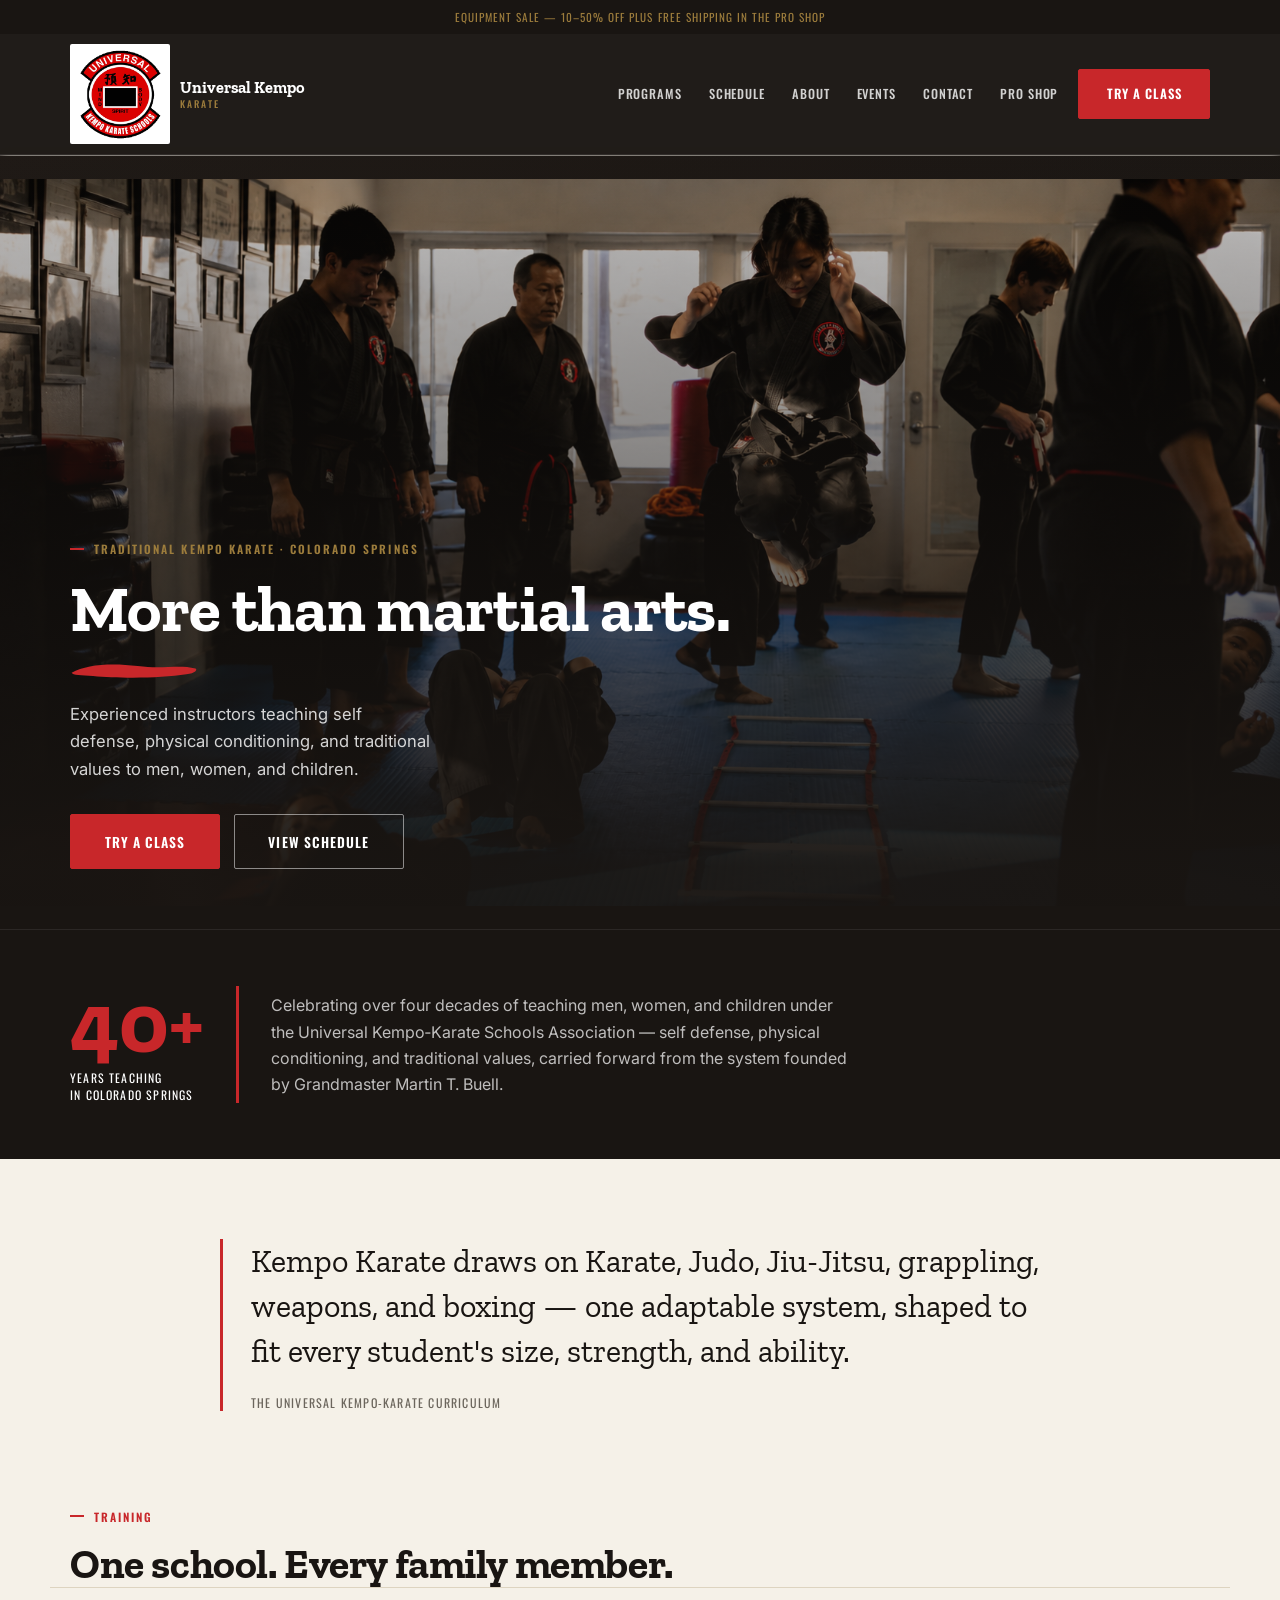
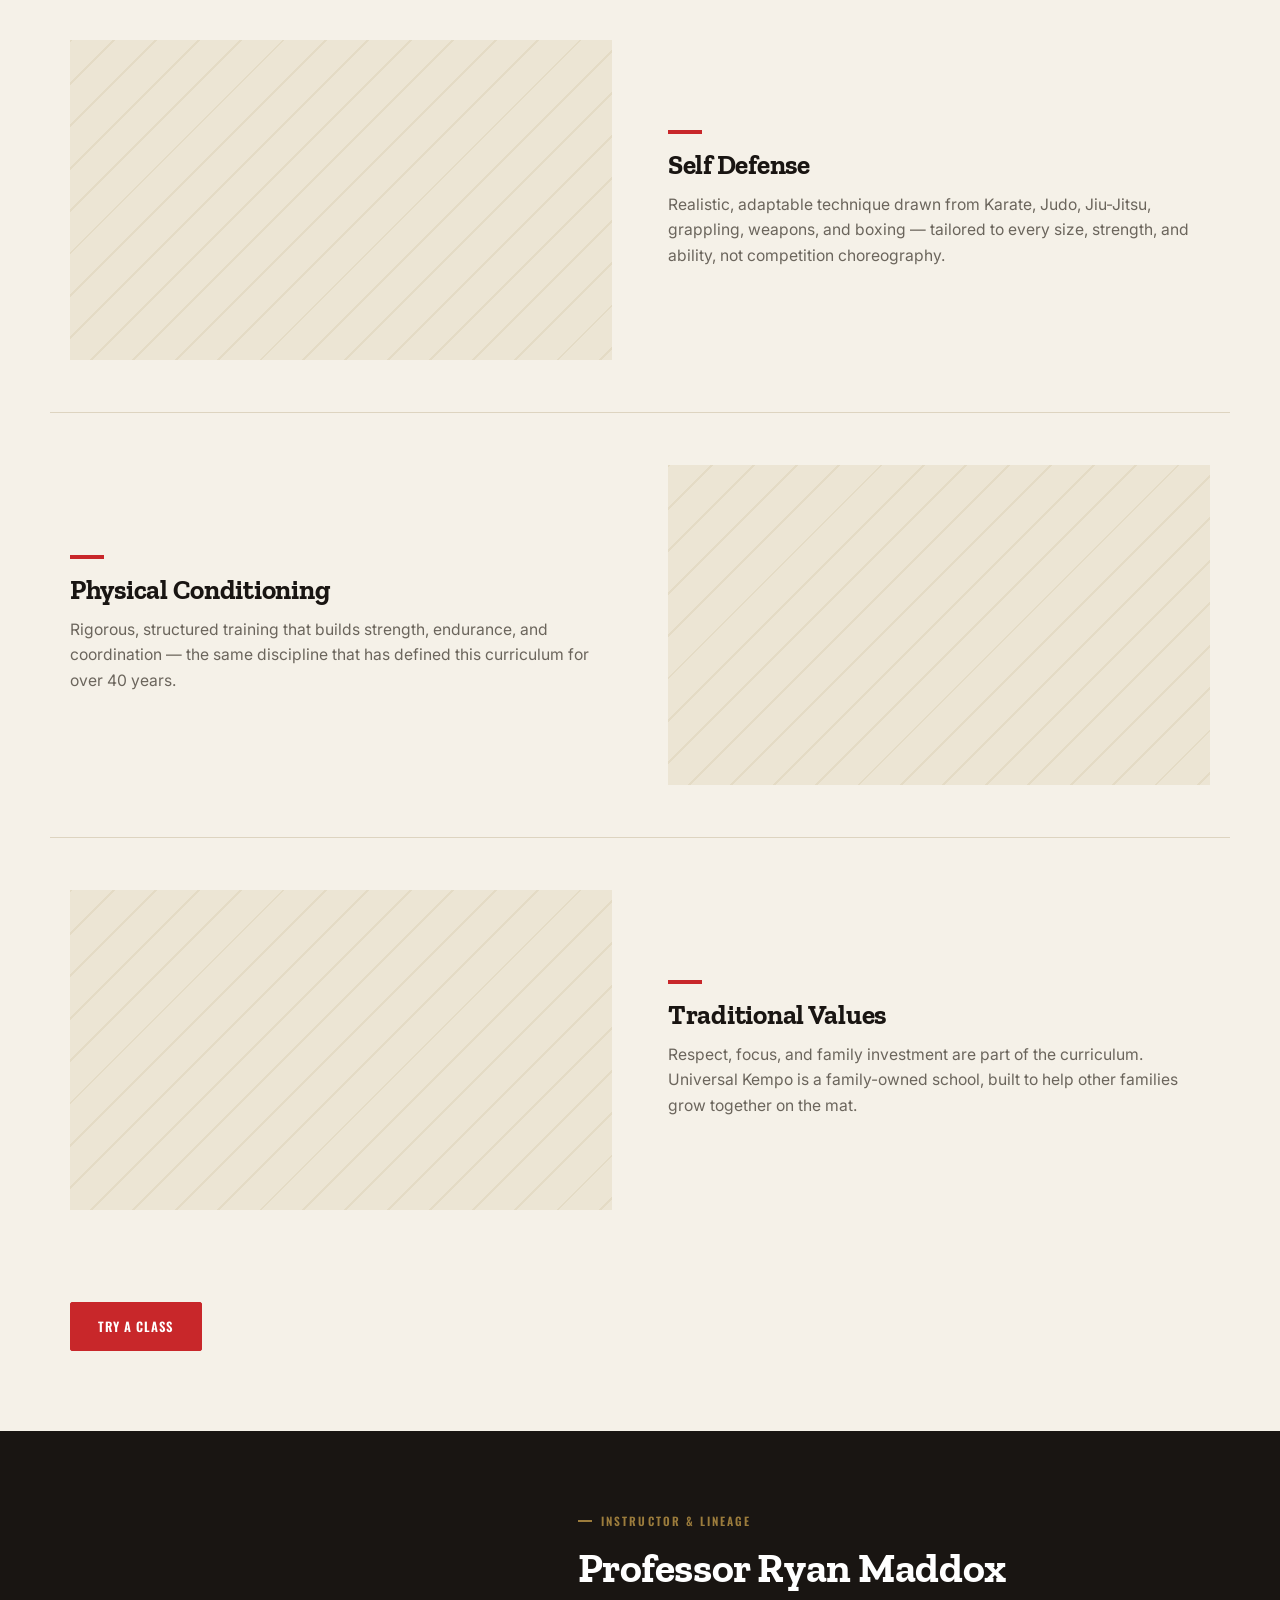
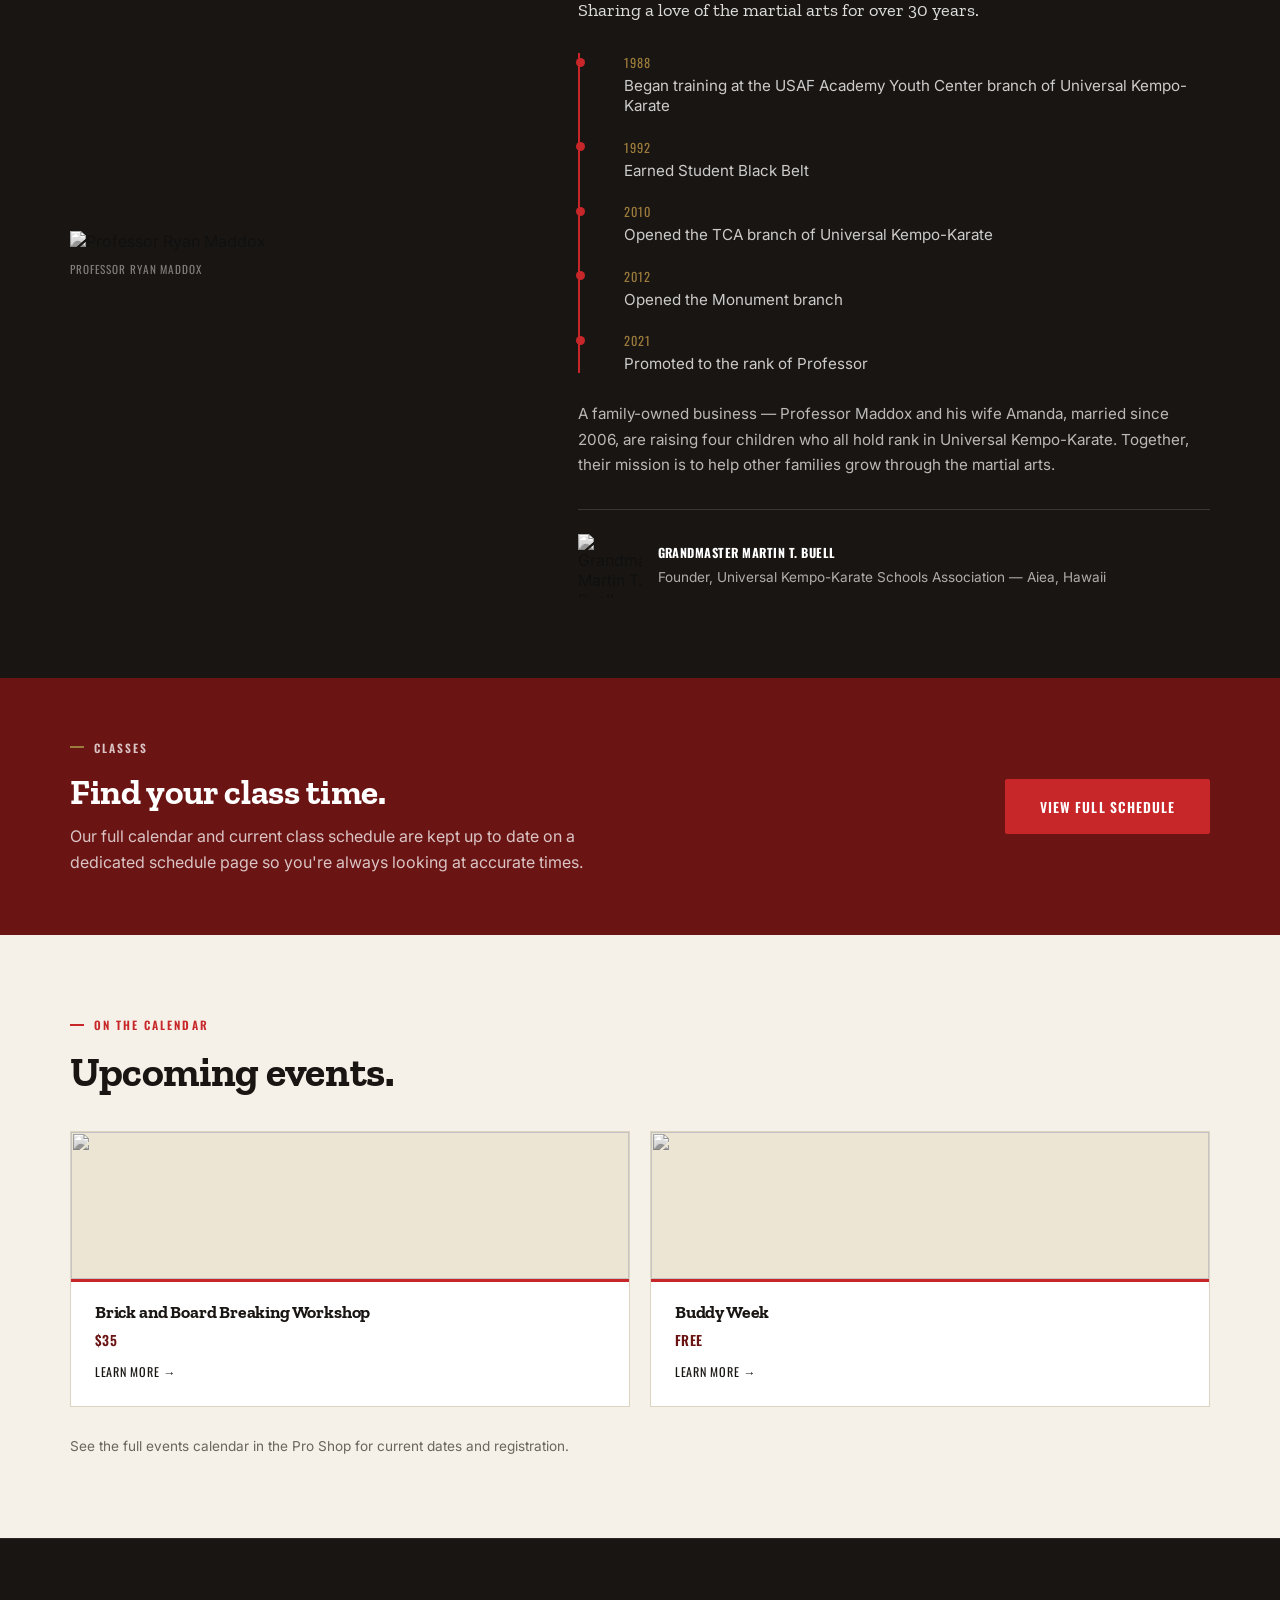
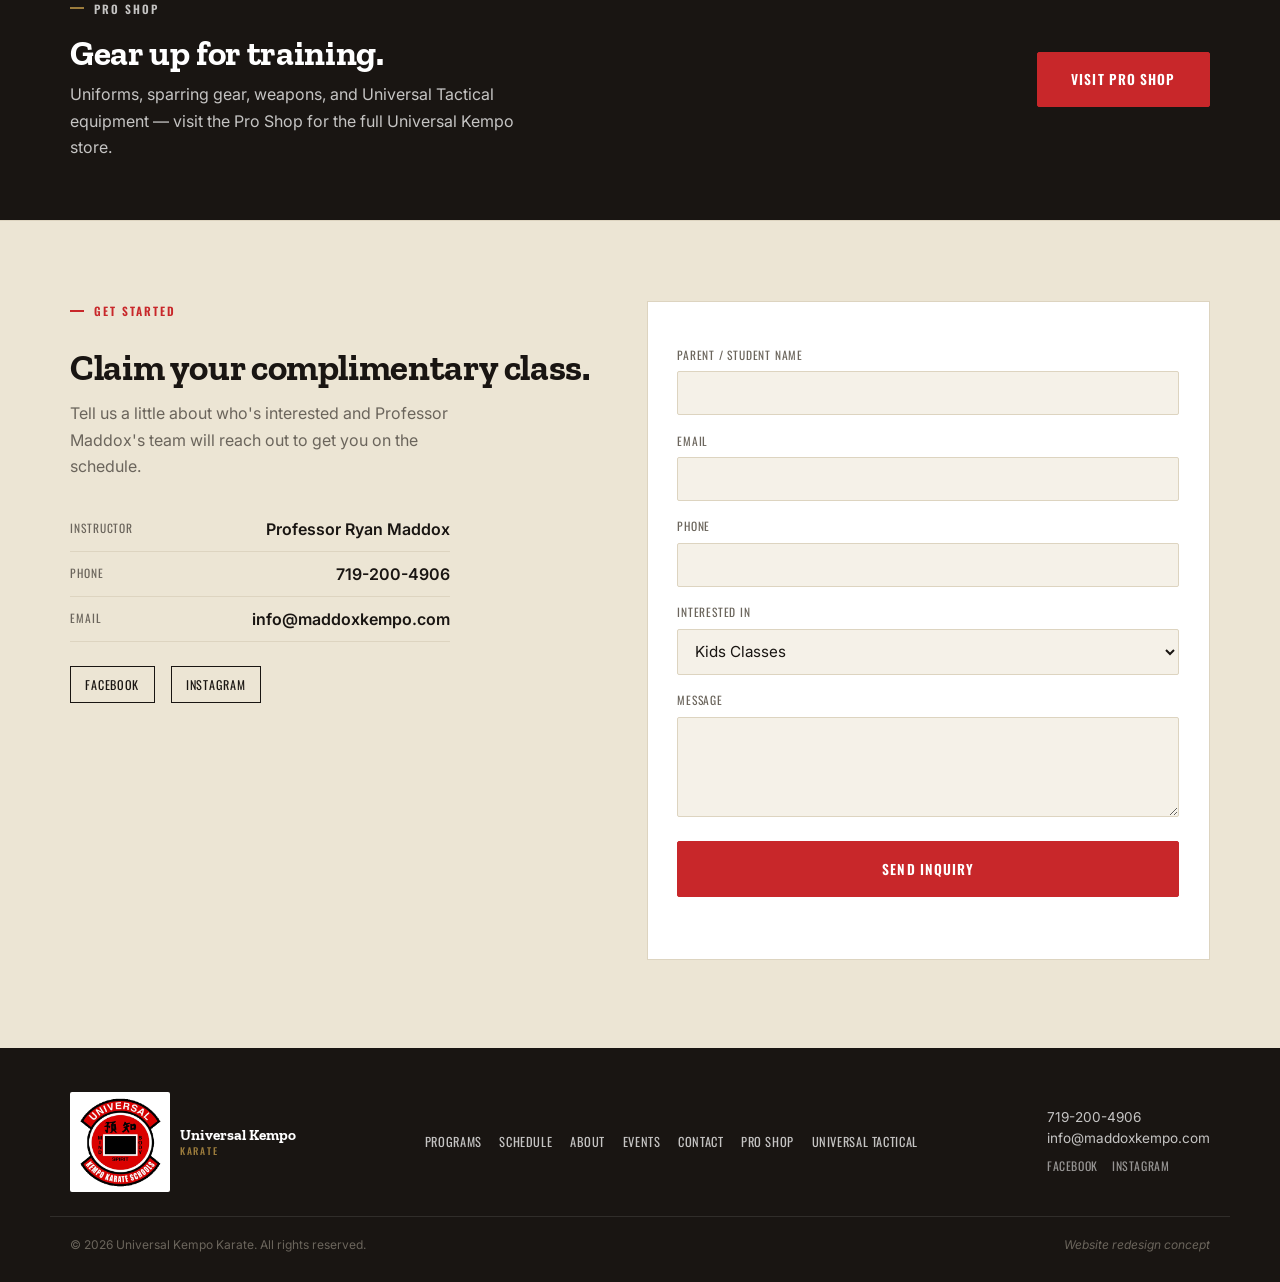
==== commit 87af042c: "UPDATE nav logo to be larger and CHANGE source of image from link to img in images folder" ====
--- a/index.html
+++ b/index.html
@@ -76,10 +76,10 @@
         <a href="index.html#top" class="brand">
           <img
             class="brand-logo"
-            src="https://maddoxkempo.com/cdn/shop/files/Logo_transparent_background_220x.gif?v=1692726078"
+            src="/images/universalLogo.gif"
             alt="Universal Kempo Karate logo"
-            width="38"
-            height="38"
+            width="100px"
+            height="100px"
             loading="eager"
           />
           <span class="brand-name"
@@ -514,7 +514,7 @@
         <div class="footer-brand">
           <img
             class="brand-logo"
-            src="https://maddoxkempo.com/cdn/shop/files/Logo_transparent_background_220x.gif?v=1692726078"
+            src="/images/universalLogo.gif"
             alt="Universal Kempo Karate logo"
             width="34"
             height="34"
--- a/styles.css
+++ b/styles.css
@@ -274,8 +274,8 @@
   margin-right: auto;
 }
 .brand-logo {
-  width: 38px;
-  height: 38px;
+  width: 100px;
+  height: 100px;
   object-fit: contain;
   flex: none;
   background: #fff;
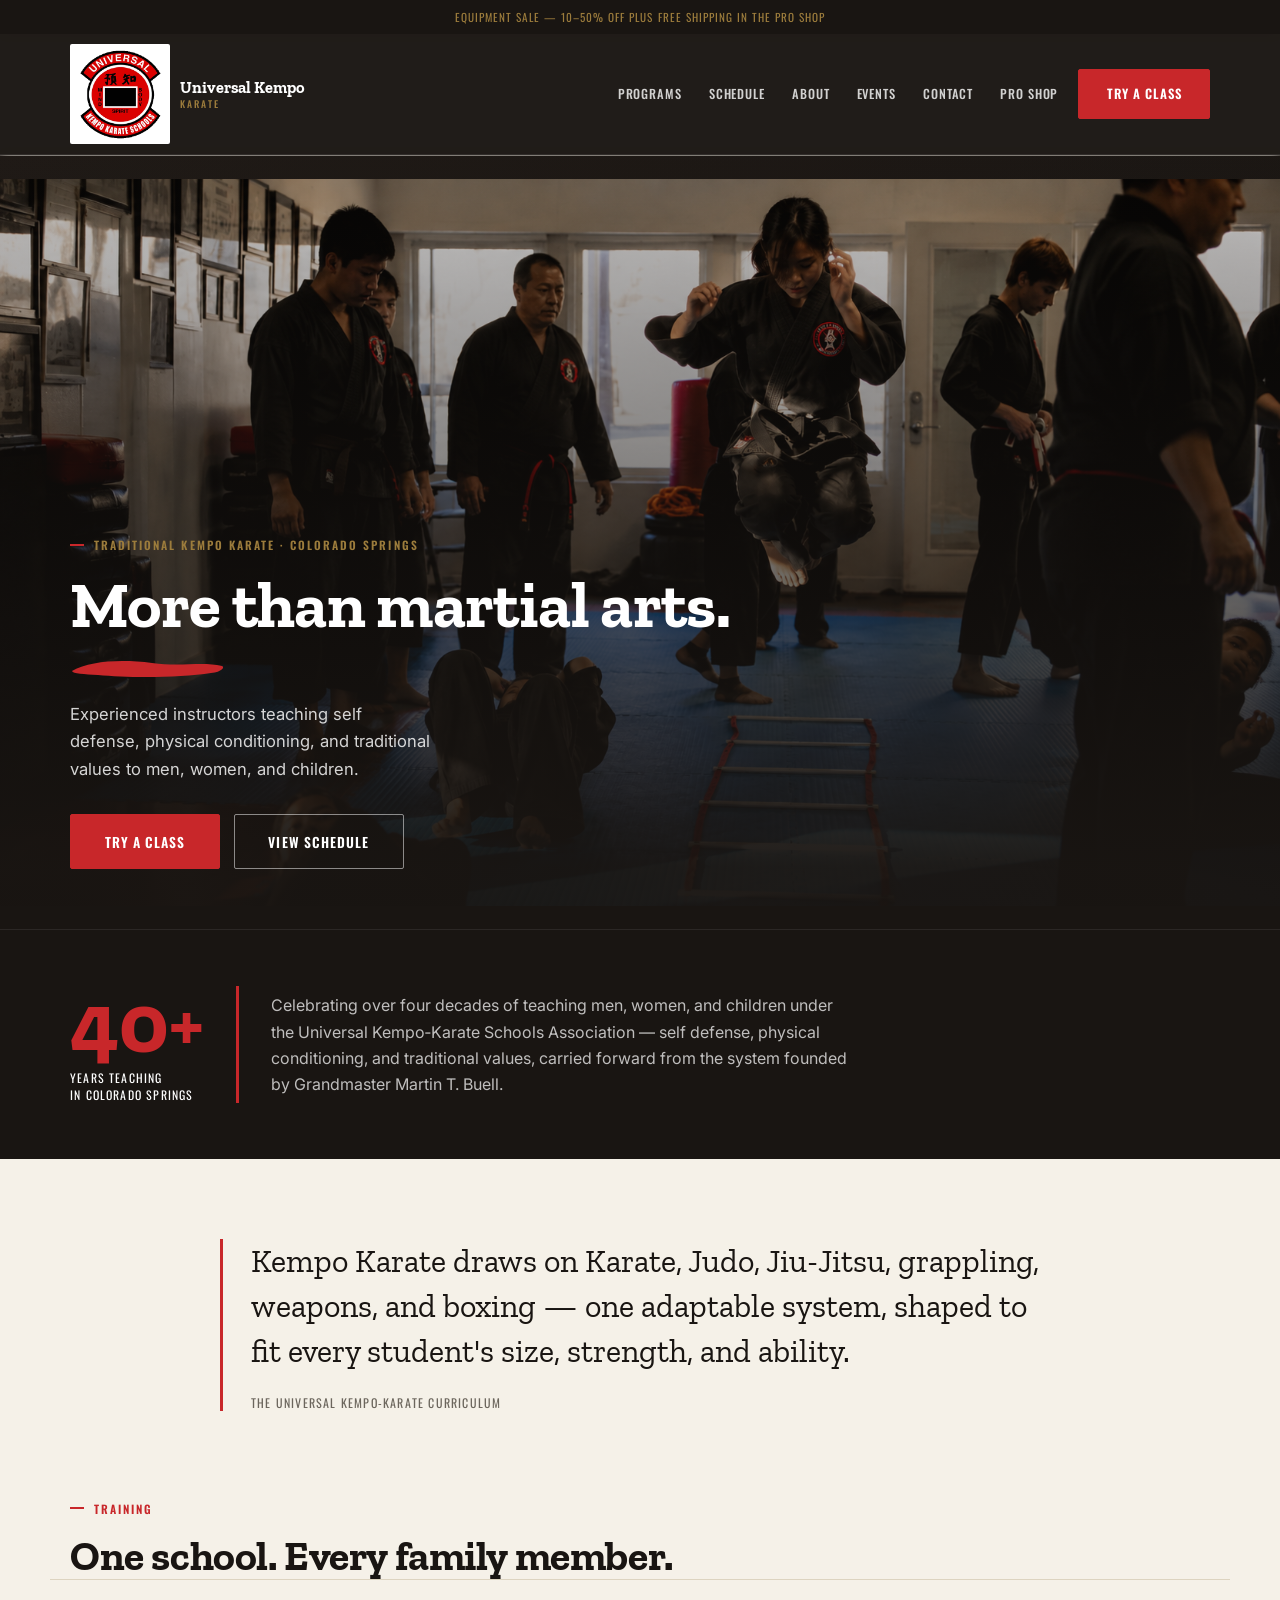
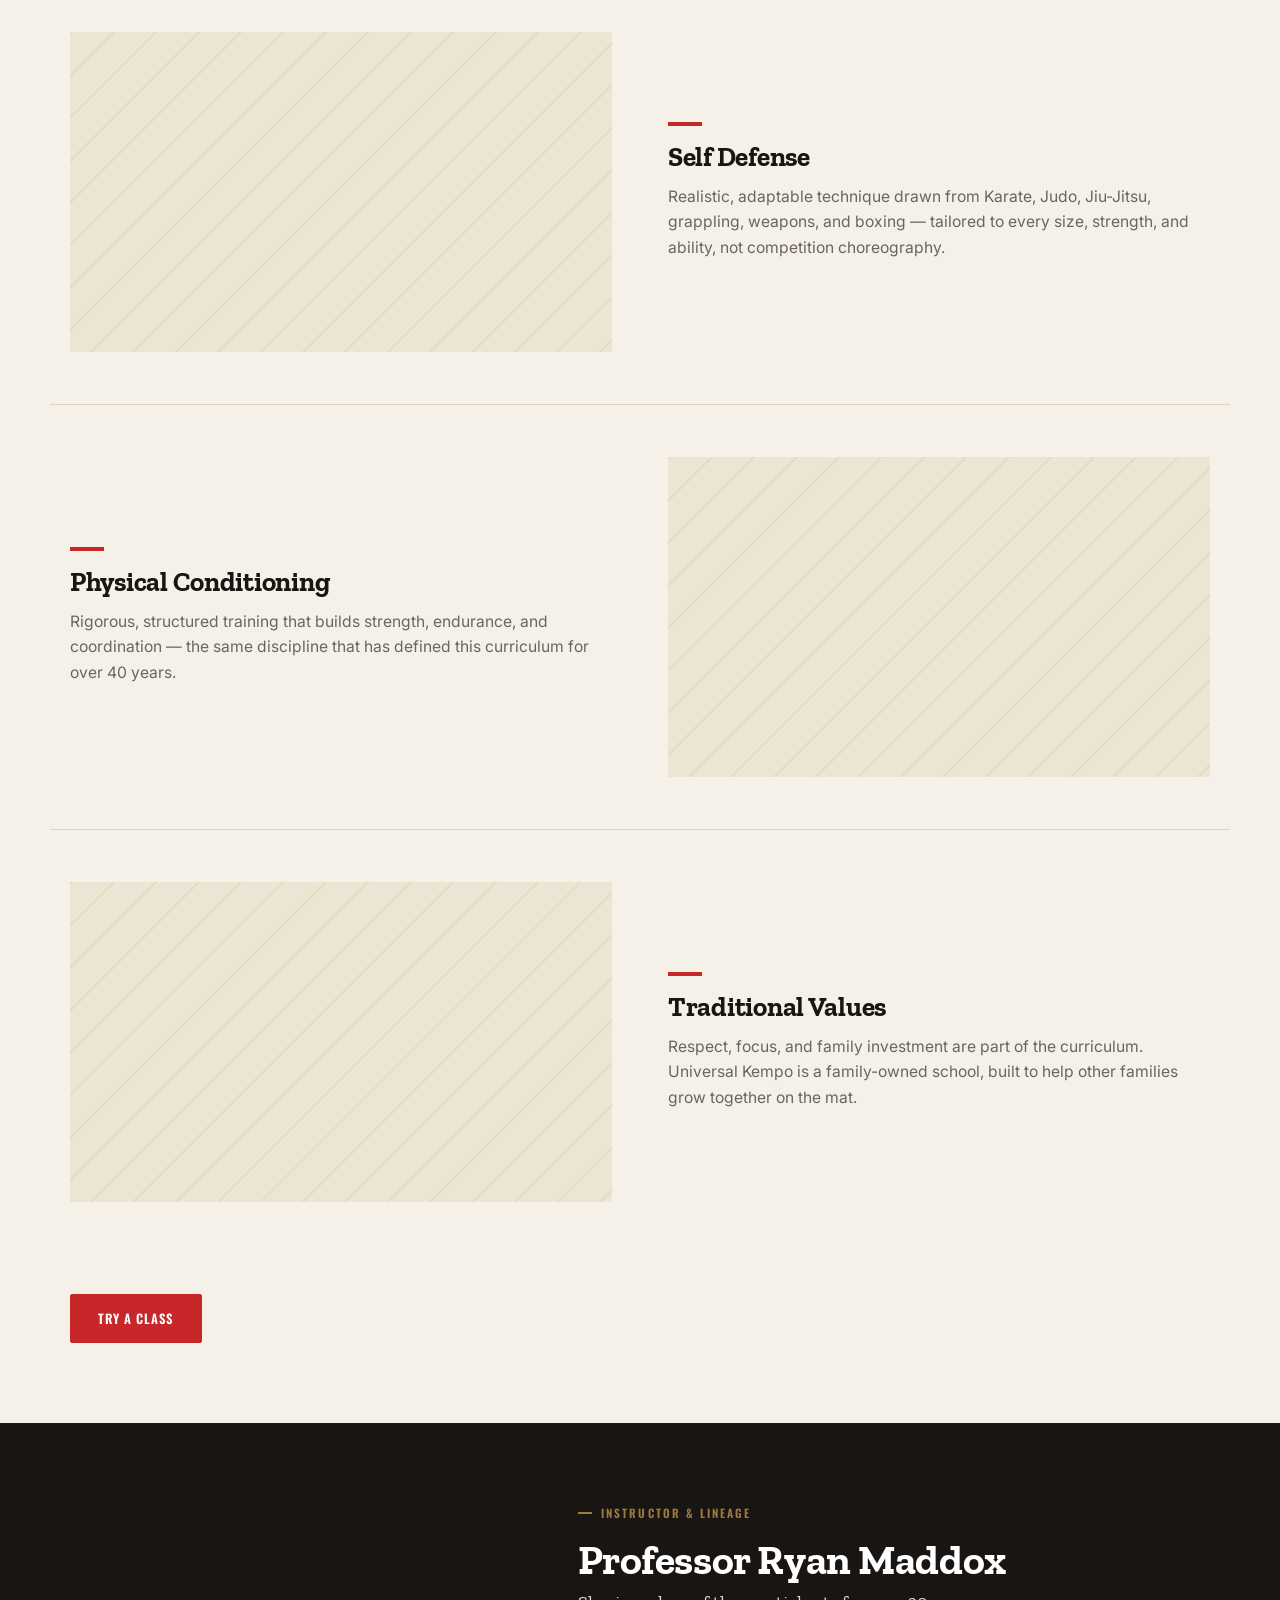
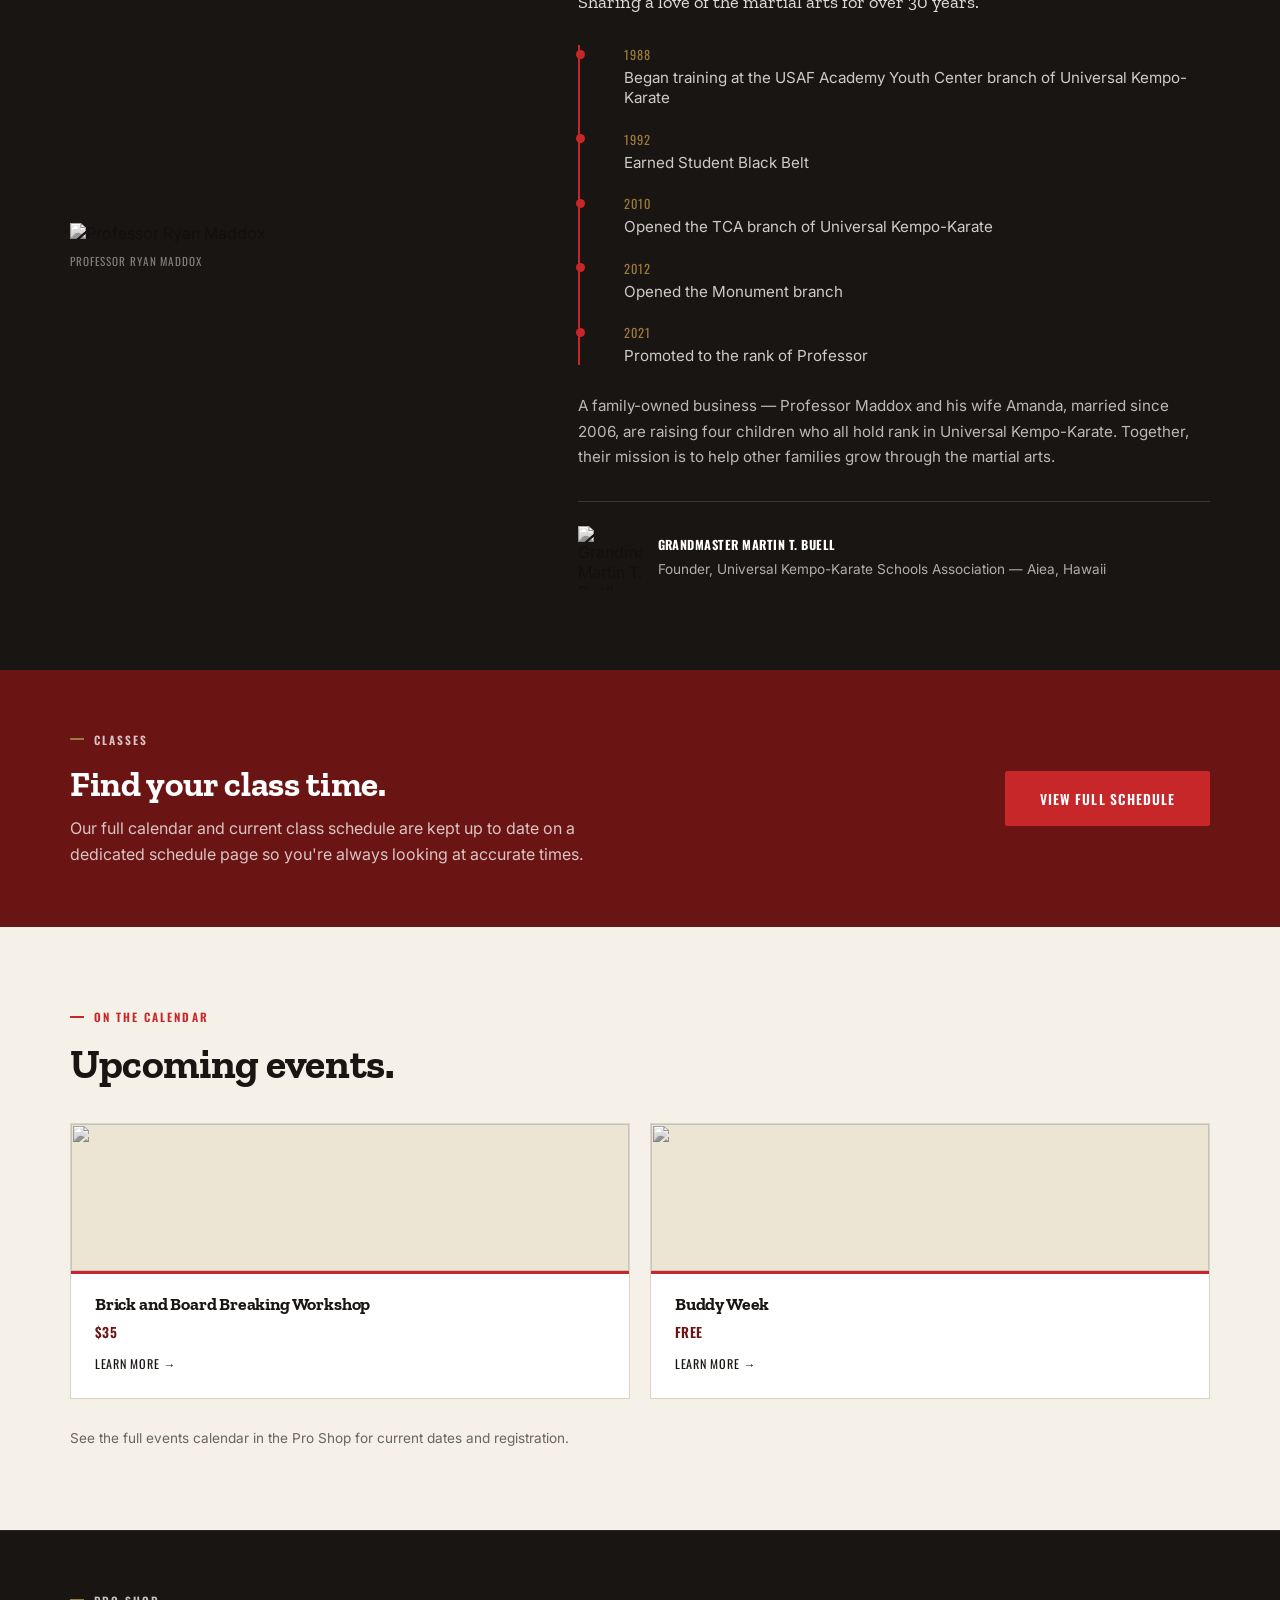
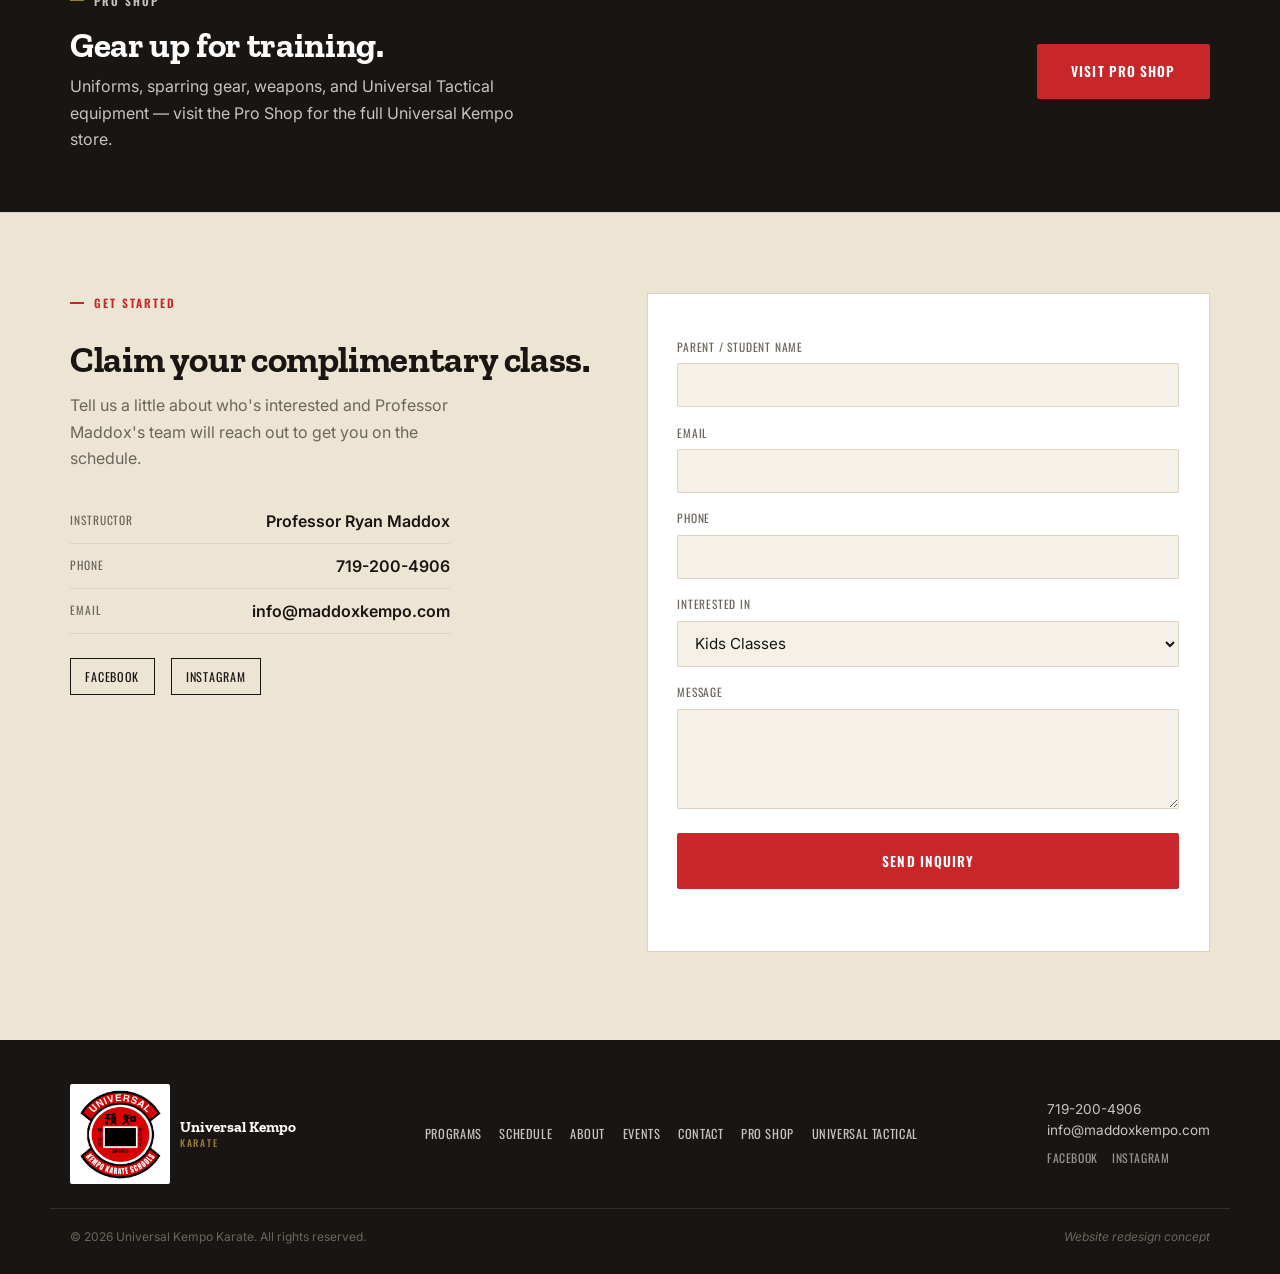
==== commit 63cc4864: "ADD margin top 130px to nav links" ====
--- a/index.html
+++ b/index.html
@@ -73,7 +73,7 @@
     <!-- NAV -->
     <header class="site-header" id="siteHeader">
       <div class="nav-wrap">
-        <a href="index.html#top" class="brand">
+        <a href="/index.html" class="brand">
           <img
             class="brand-logo"
             src="/images/universalLogo.gif"
--- a/styles.css
+++ b/styles.css
@@ -79,6 +79,10 @@
   outline-offset: 2px;
 }
 
+section[id] {
+  scroll-margin-top: 130px;
+}
+
 @media (prefers-reduced-motion: reduce) {
   * {
     animation-duration: 0.001ms !important;
@@ -134,8 +138,8 @@
 /* signature: abstract sumi brush-stroke divider */
 .brush {
   display: block;
-  height: 20px;
-  width: 132px;
+  width: clamp(90px, 28vw, 160px);
+  height: auto;
 }
 .brush path {
   fill: currentColor;
@@ -396,7 +400,7 @@
   width: 100%;
   height: 100%;
   object-fit: cover;
-  object-position: center 30%;
+  object-position: 55% center;
 }
 .hero-placeholder {
   position: absolute;
@@ -541,7 +545,7 @@
 
 /* ---------- programs (editorial rows) ---------- */
 .programs {
-  padding: 1rem 0 5rem;
+  padding: 0.5rem 0 5rem;
 }
 .programs h2 {
   color: var(--ink);
@@ -1312,3 +1316,144 @@
     justify-content: space-between;
   }
 }
+
+@media (max-width: 859px) {
+  .hero {
+    position: relative;
+    min-height: clamp(500px, 75svh, 550px);
+    height: auto;
+    overflow: hidden;
+  }
+
+  /* Background image fills the ENTIRE hero */
+  .hero-media {
+    position: relative;
+    top: 0;
+    width: 100%;
+    height: 100%;
+    z-index: 0;
+    overflow: hidden;
+  }
+
+  .hero-media img {
+    width: 100%;
+    height: 100%;
+    object-fit: cover;
+    object-position: center center;
+  }
+
+  /* Overlay covers entire background image */
+  .hero-scrim {
+    position: absolute;
+    inset: 0;
+    z-index: 1;
+    background: linear-gradient(
+      to bottom,
+      rgba(25, 21, 18, 0.55) 0%,
+      rgba(25, 21, 18, 0.3) 35%,
+      rgba(25, 21, 18, 0.48) 65%,
+      rgba(25, 21, 18, 0.82) 100%
+    );
+    pointer-events: none;
+  }
+
+  /* Everything sits over image */
+  .hero-content {
+    position: relative;
+    z-index: 2;
+    width: 100%;
+    padding: 2rem 1rem;
+  }
+
+  .hero .eyebrow {
+    color: #d0a44a; /* brighter gold for mobile */
+    text-shadow: 0 1px 3px rgba(0, 0, 0, 0.85);
+    margin-bottom: 1rem;
+  }
+
+  .hero h1 {
+    font-size: clamp(1.5rem, 5vw, 2.75rem);
+    text-shadow: 0 2px 5px rgba(0, 0, 0, 0.75);
+  }
+
+  .hero .brush {
+    width: clamp(85px, 25vw, 115px);
+    height: auto;
+    margin: 0.65rem 0 0.85rem;
+  }
+
+  .hero-copy {
+    color: rgba(255, 255, 255, 0.95);
+    font-size: 0.85rem;
+    line-height: 1.55;
+    margin-bottom: 1.35rem;
+    text-shadow: 0 1px 3px rgba(0, 0, 0, 0.7);
+  }
+
+  .hero-actions {
+    display: grid;
+    grid-template-columns: 1fr 1fr;
+    gap: 0.7rem;
+  }
+
+  .hero-actions .btn {
+    width: 100%;
+    padding-left: 0.6rem;
+    padding-right: 0.6rem;
+  }
+}
+
+@media (max-width: 859px) {
+  .hero {
+    position: relative;
+    min-height: clamp(560px, 75svh, 650px);
+    overflow: hidden;
+  }
+
+  /* Force image to cover hero from TOP to BOTTOM */
+  .hero .hero-media,
+  .hero .hero-placeholder {
+    position: absolute !important;
+    top: 0 !important;
+    right: 0 !important;
+    bottom: 0 !important;
+    left: 0 !important;
+
+    width: 100% !important;
+    height: 100% !important;
+
+    margin: 0 !important;
+    padding: 0 !important;
+    z-index: 0;
+  }
+
+  .hero .hero-media img,
+  .hero .hero-placeholder img {
+    display: block;
+    width: 100%;
+    height: 100%;
+    object-fit: cover;
+    object-position: center center;
+  }
+
+  .hero-scrim {
+    position: absolute;
+    inset: 0;
+    z-index: 1;
+
+    background: linear-gradient(
+      to bottom,
+      rgba(25, 21, 18, 0.55) 0%,
+      rgba(25, 21, 18, 0.3) 35%,
+      rgba(25, 21, 18, 0.48) 65%,
+      rgba(25, 21, 18, 0.82) 100%
+    );
+
+    pointer-events: none;
+  }
+
+  .hero-content {
+    position: relative;
+    z-index: 2;
+  }
+}
